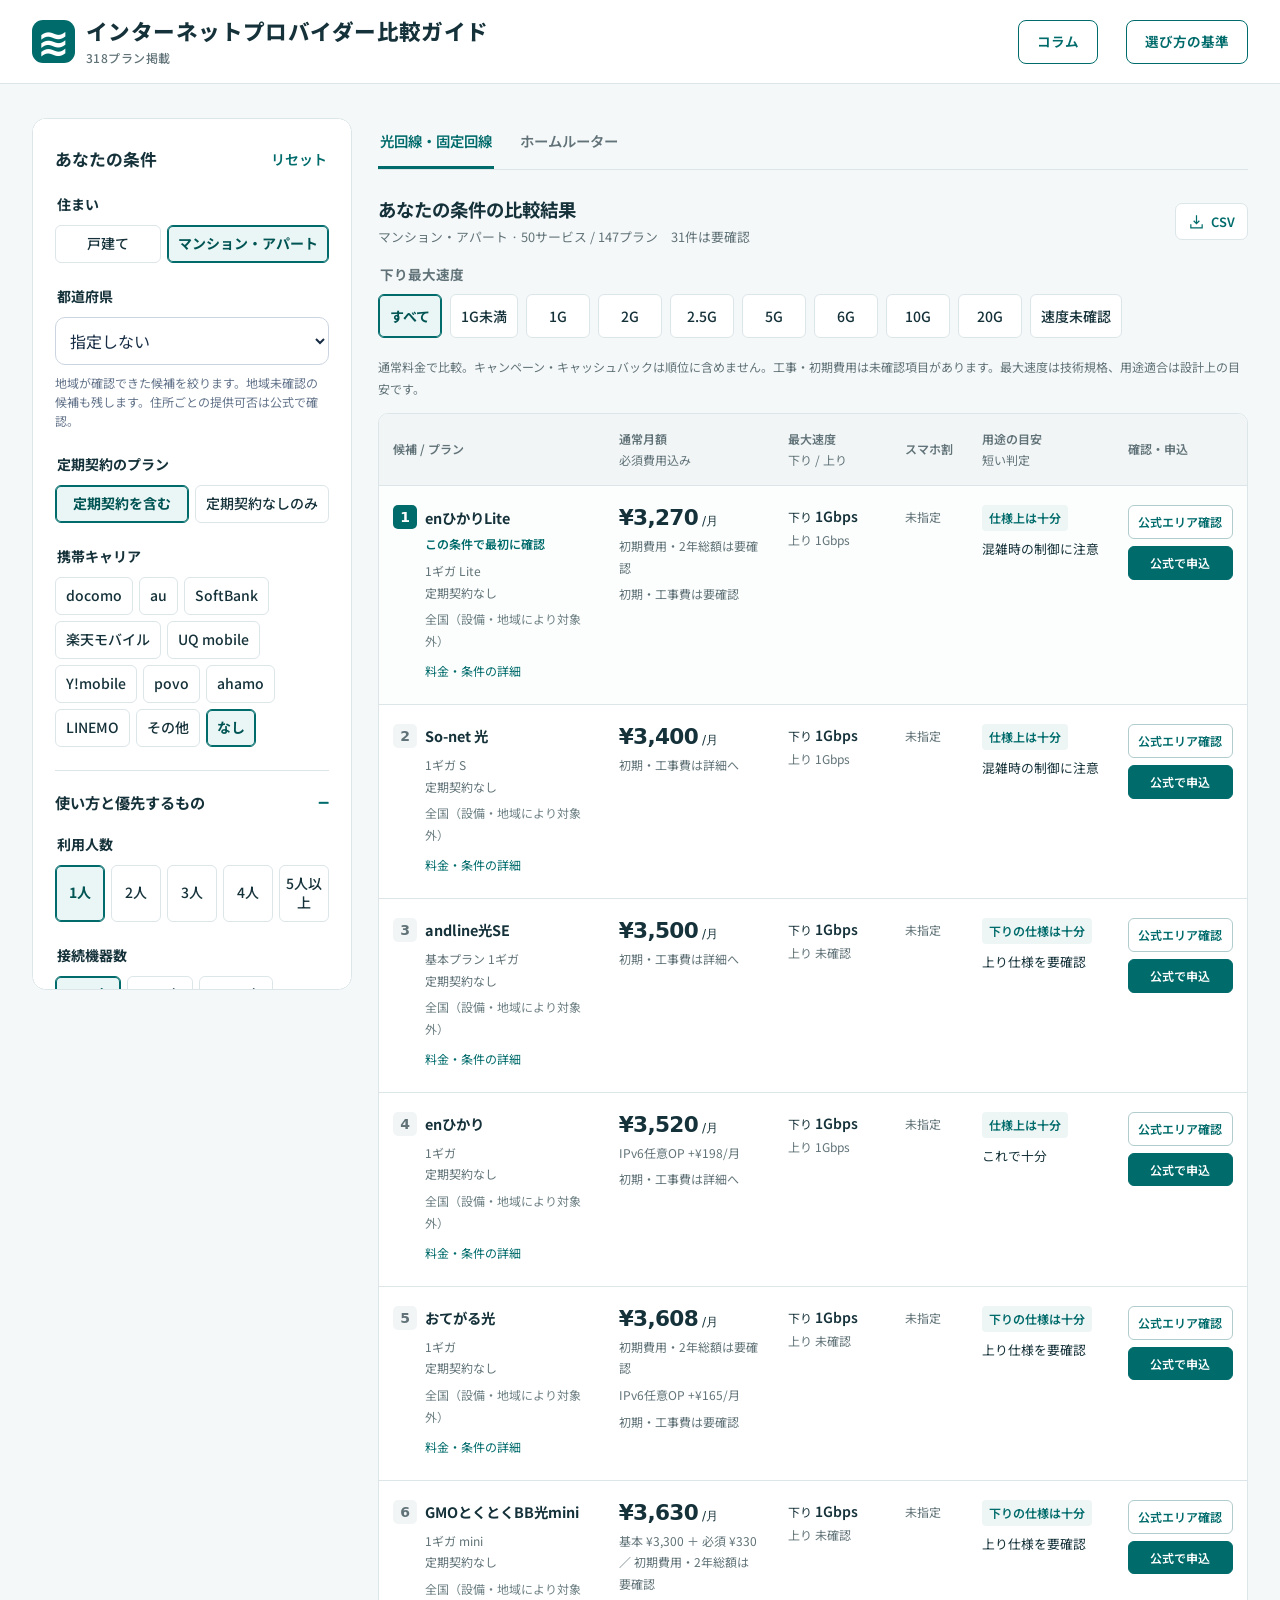
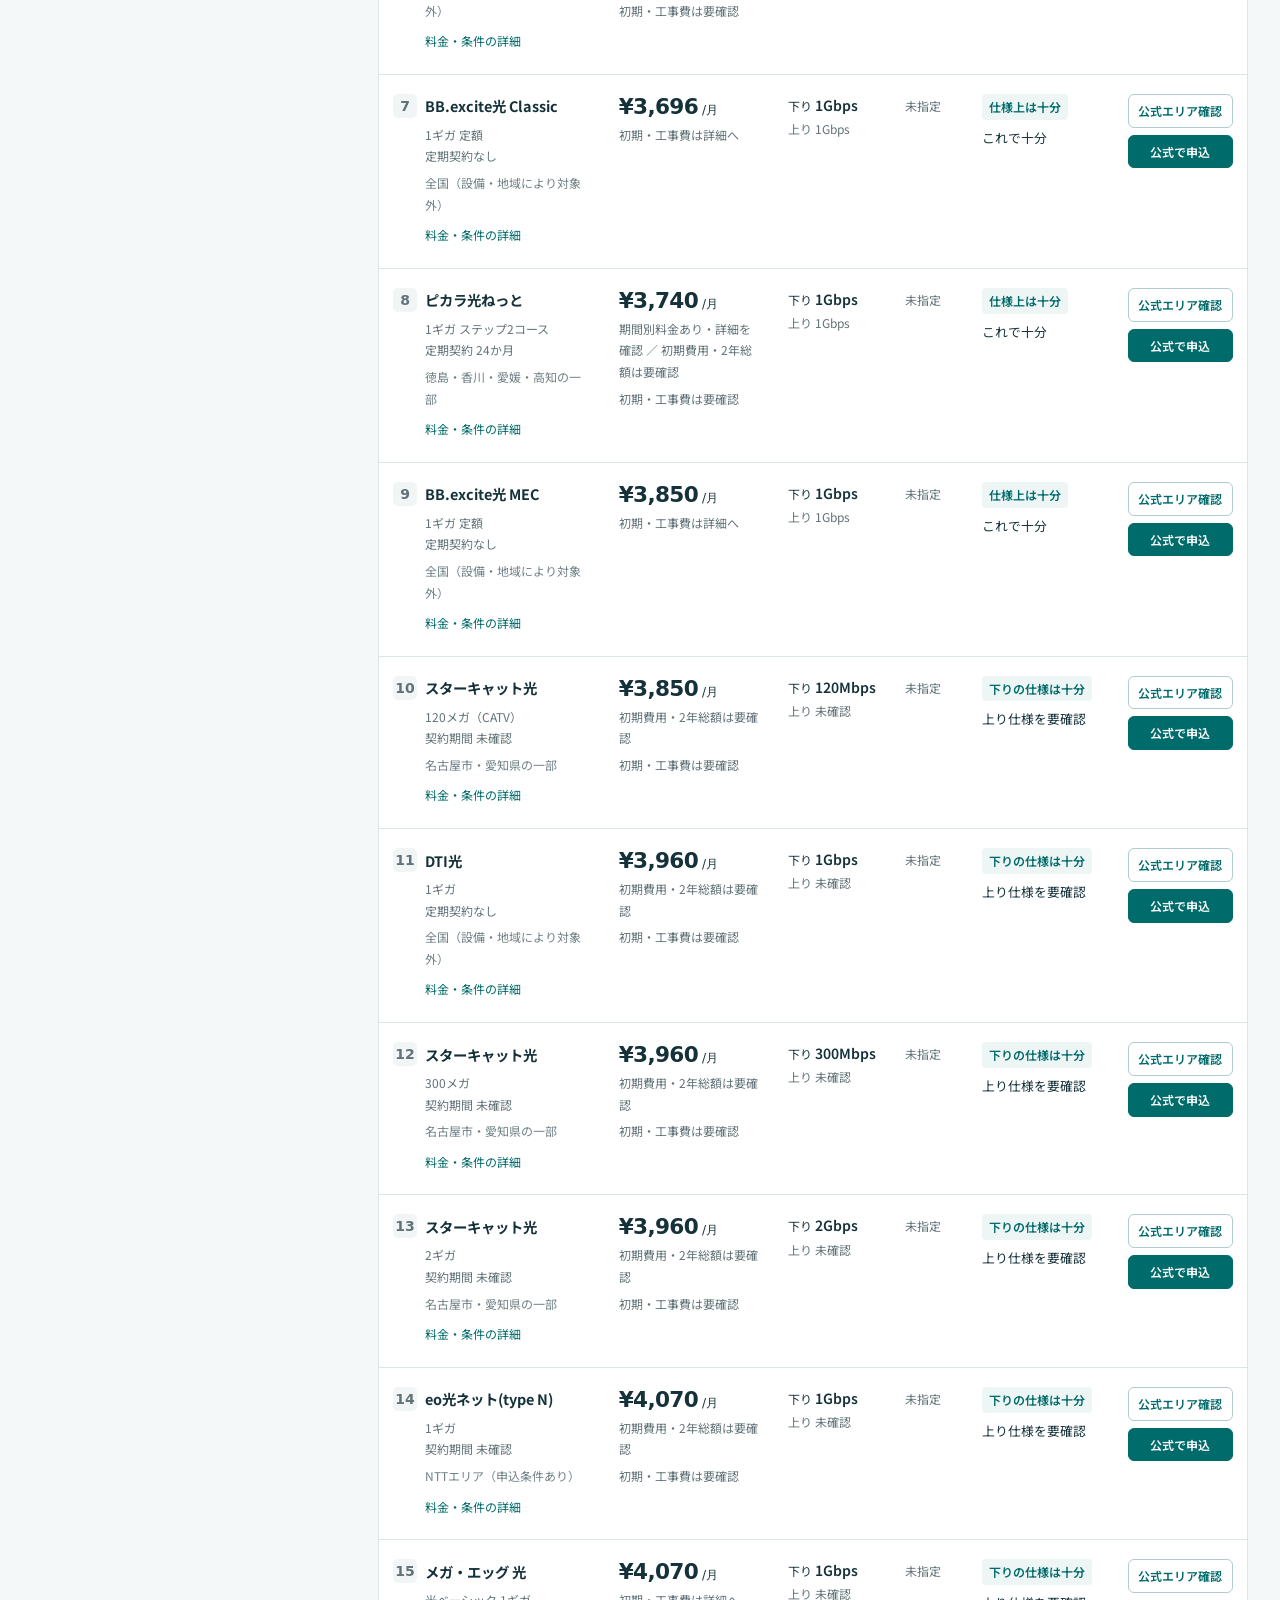
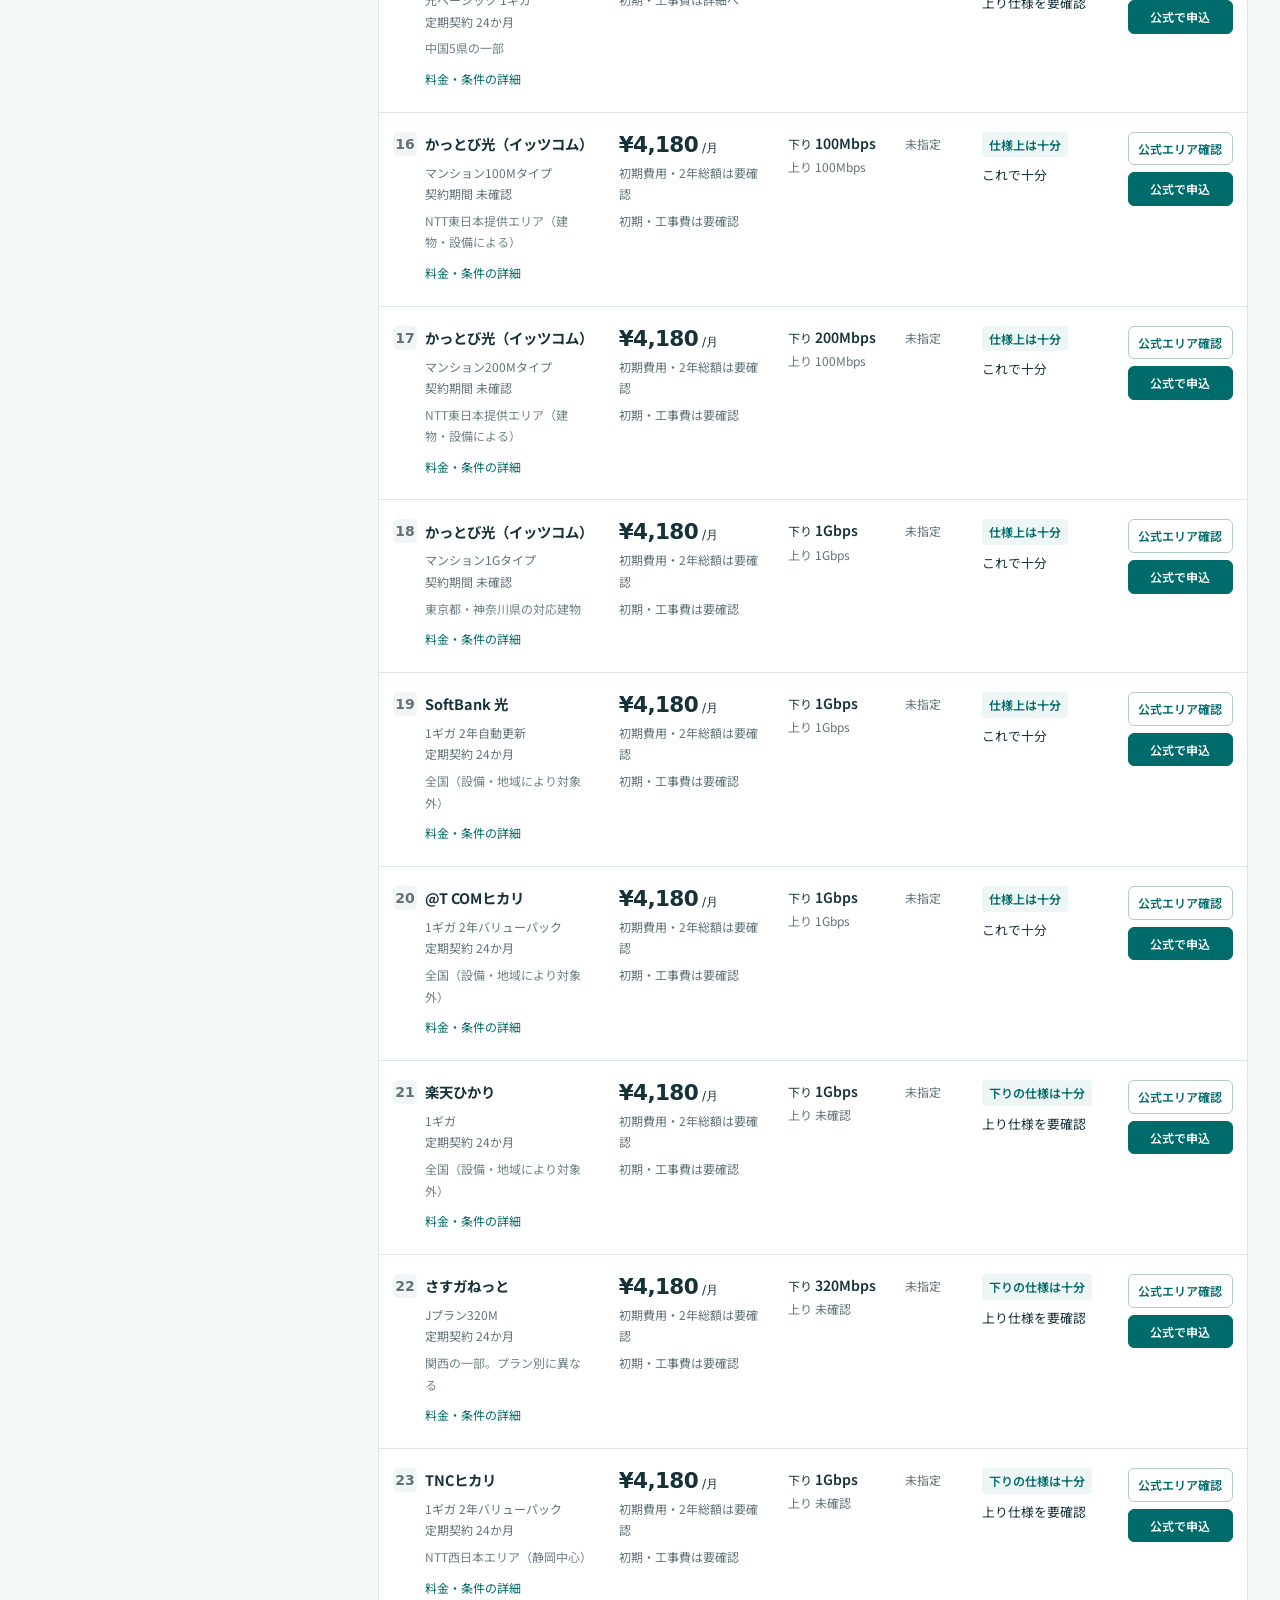
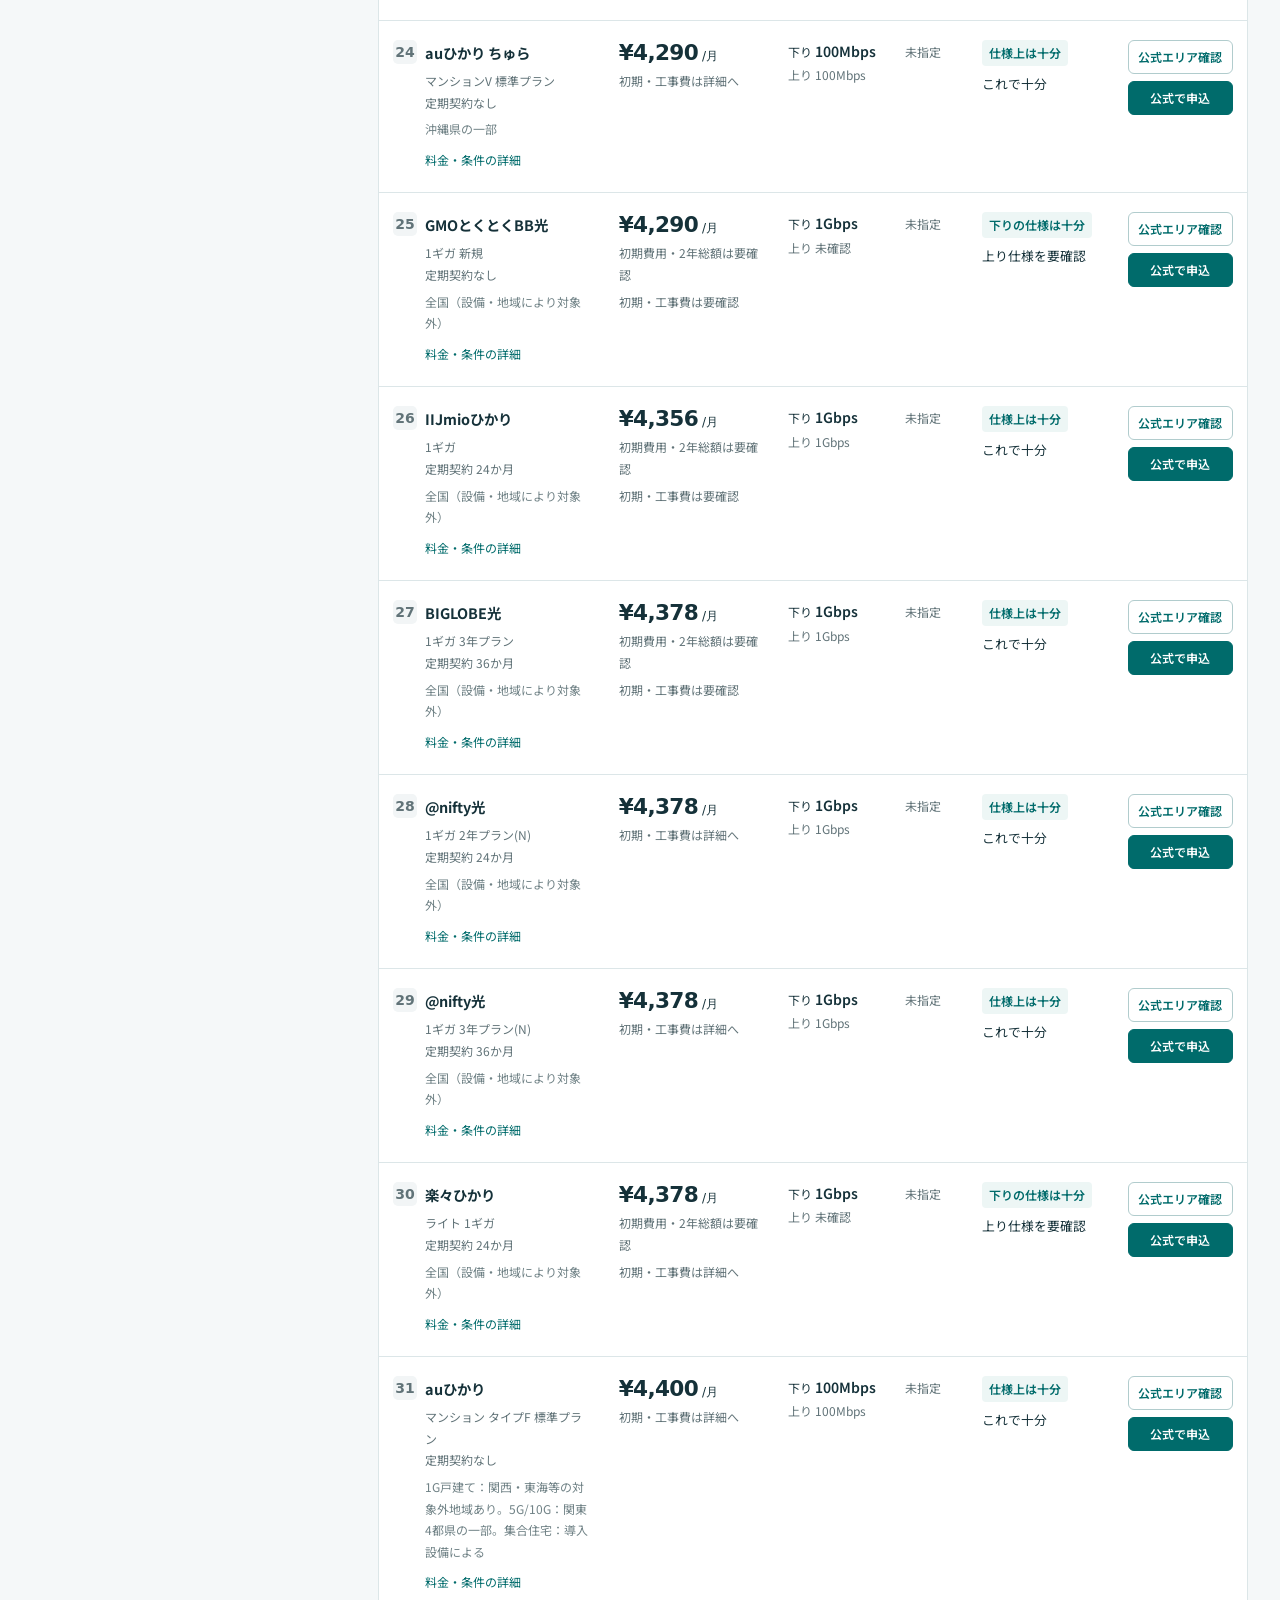
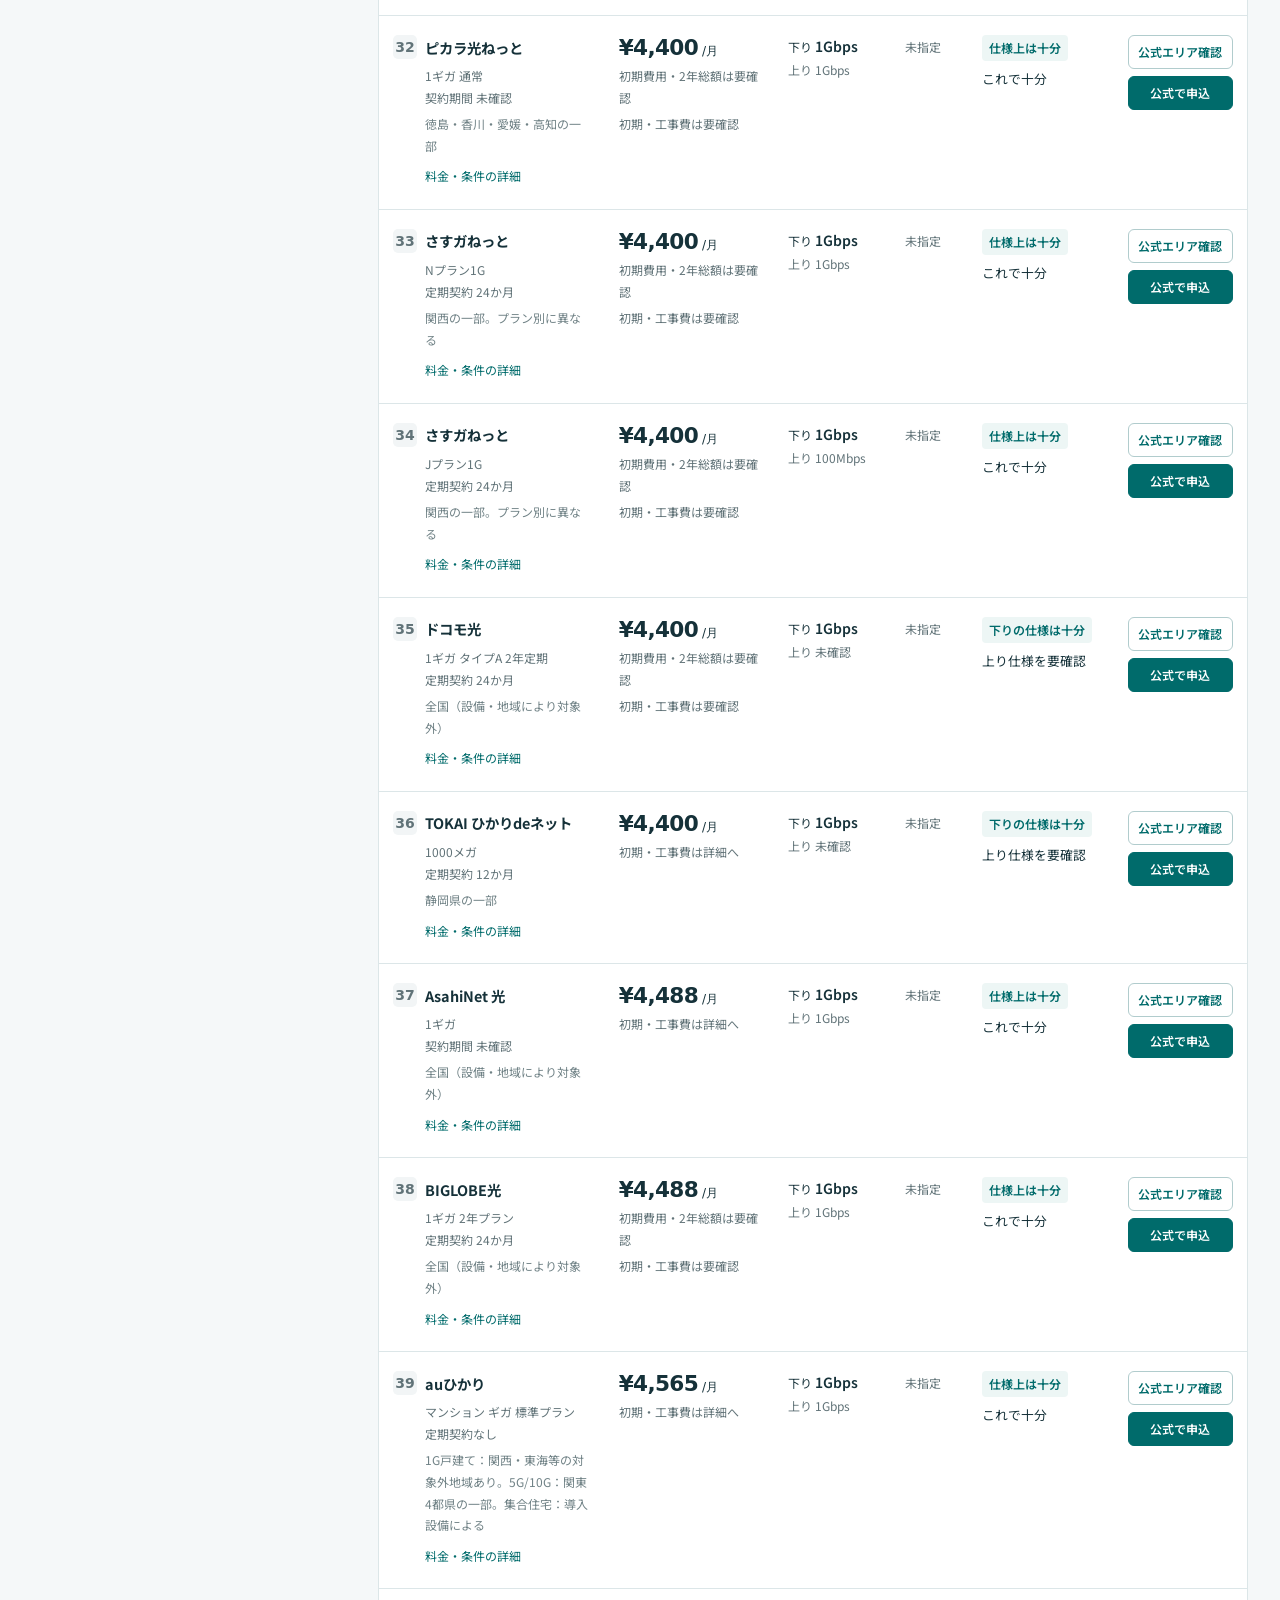
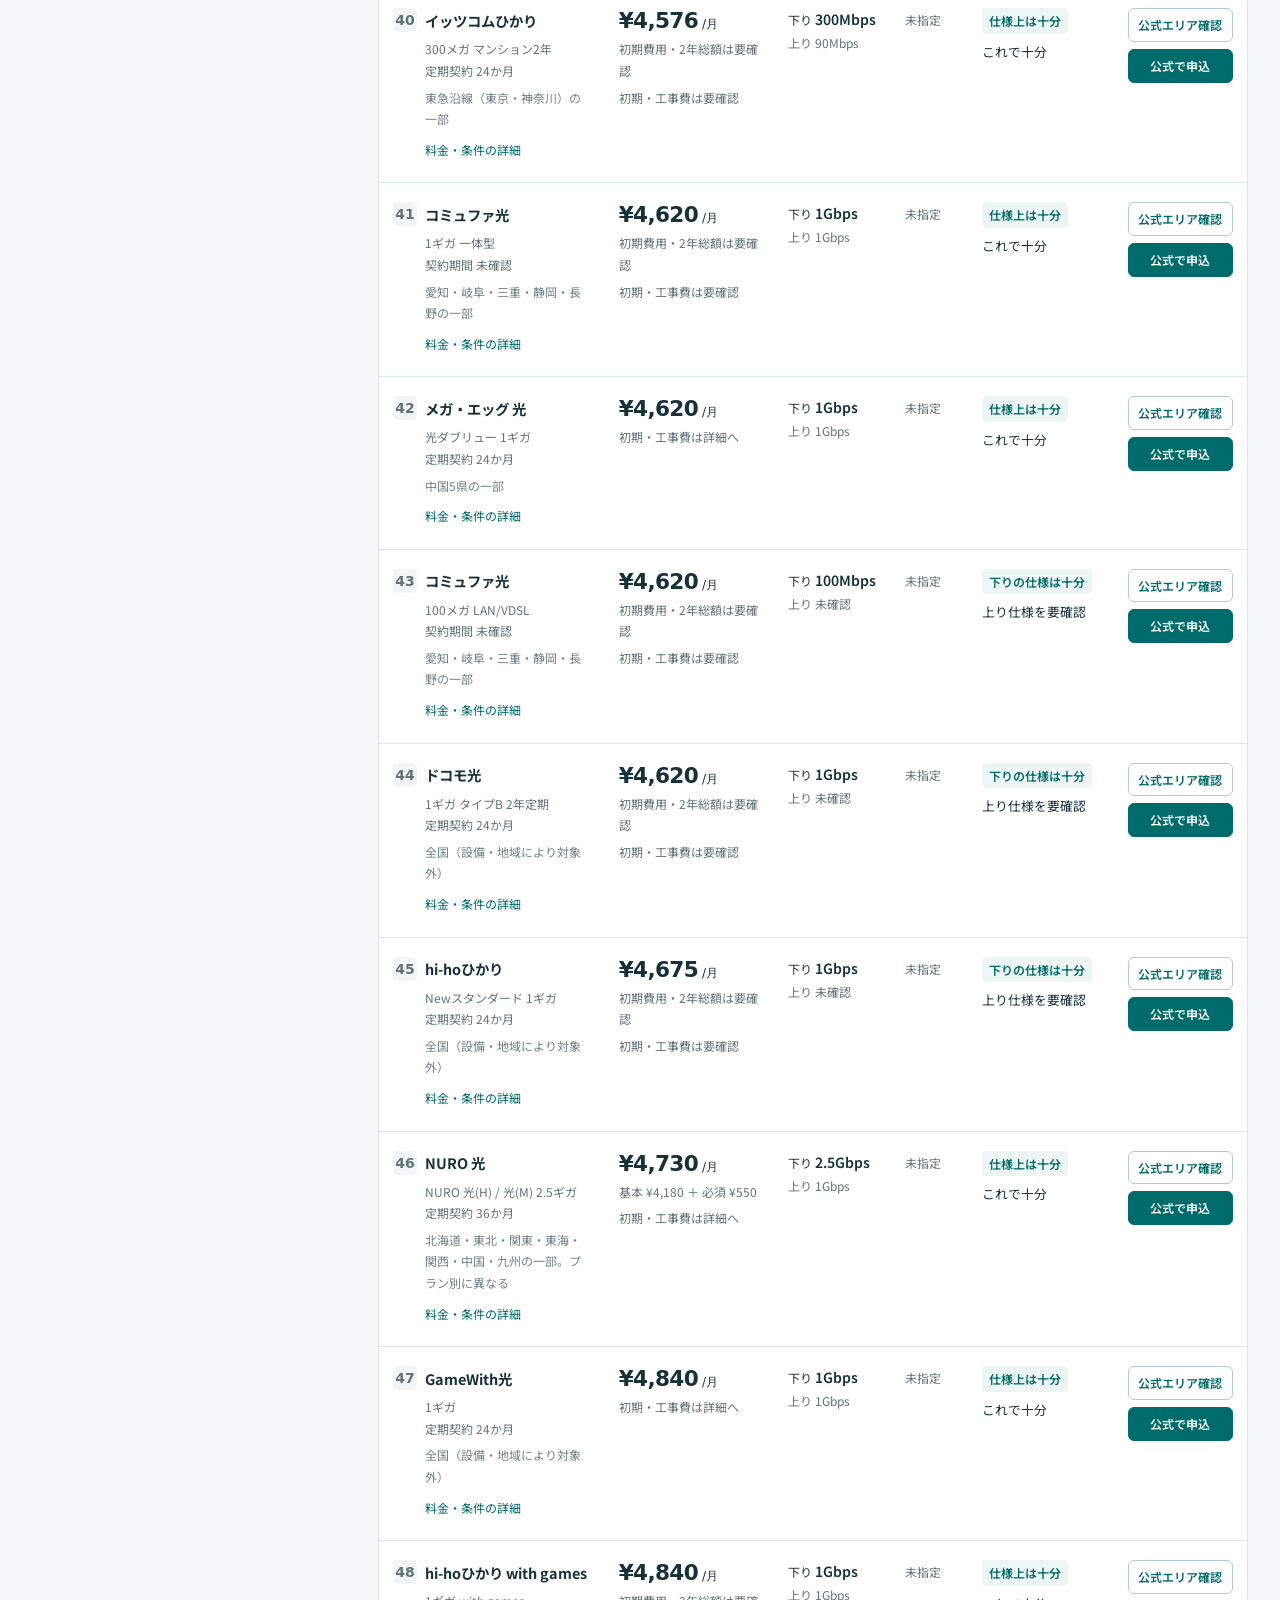
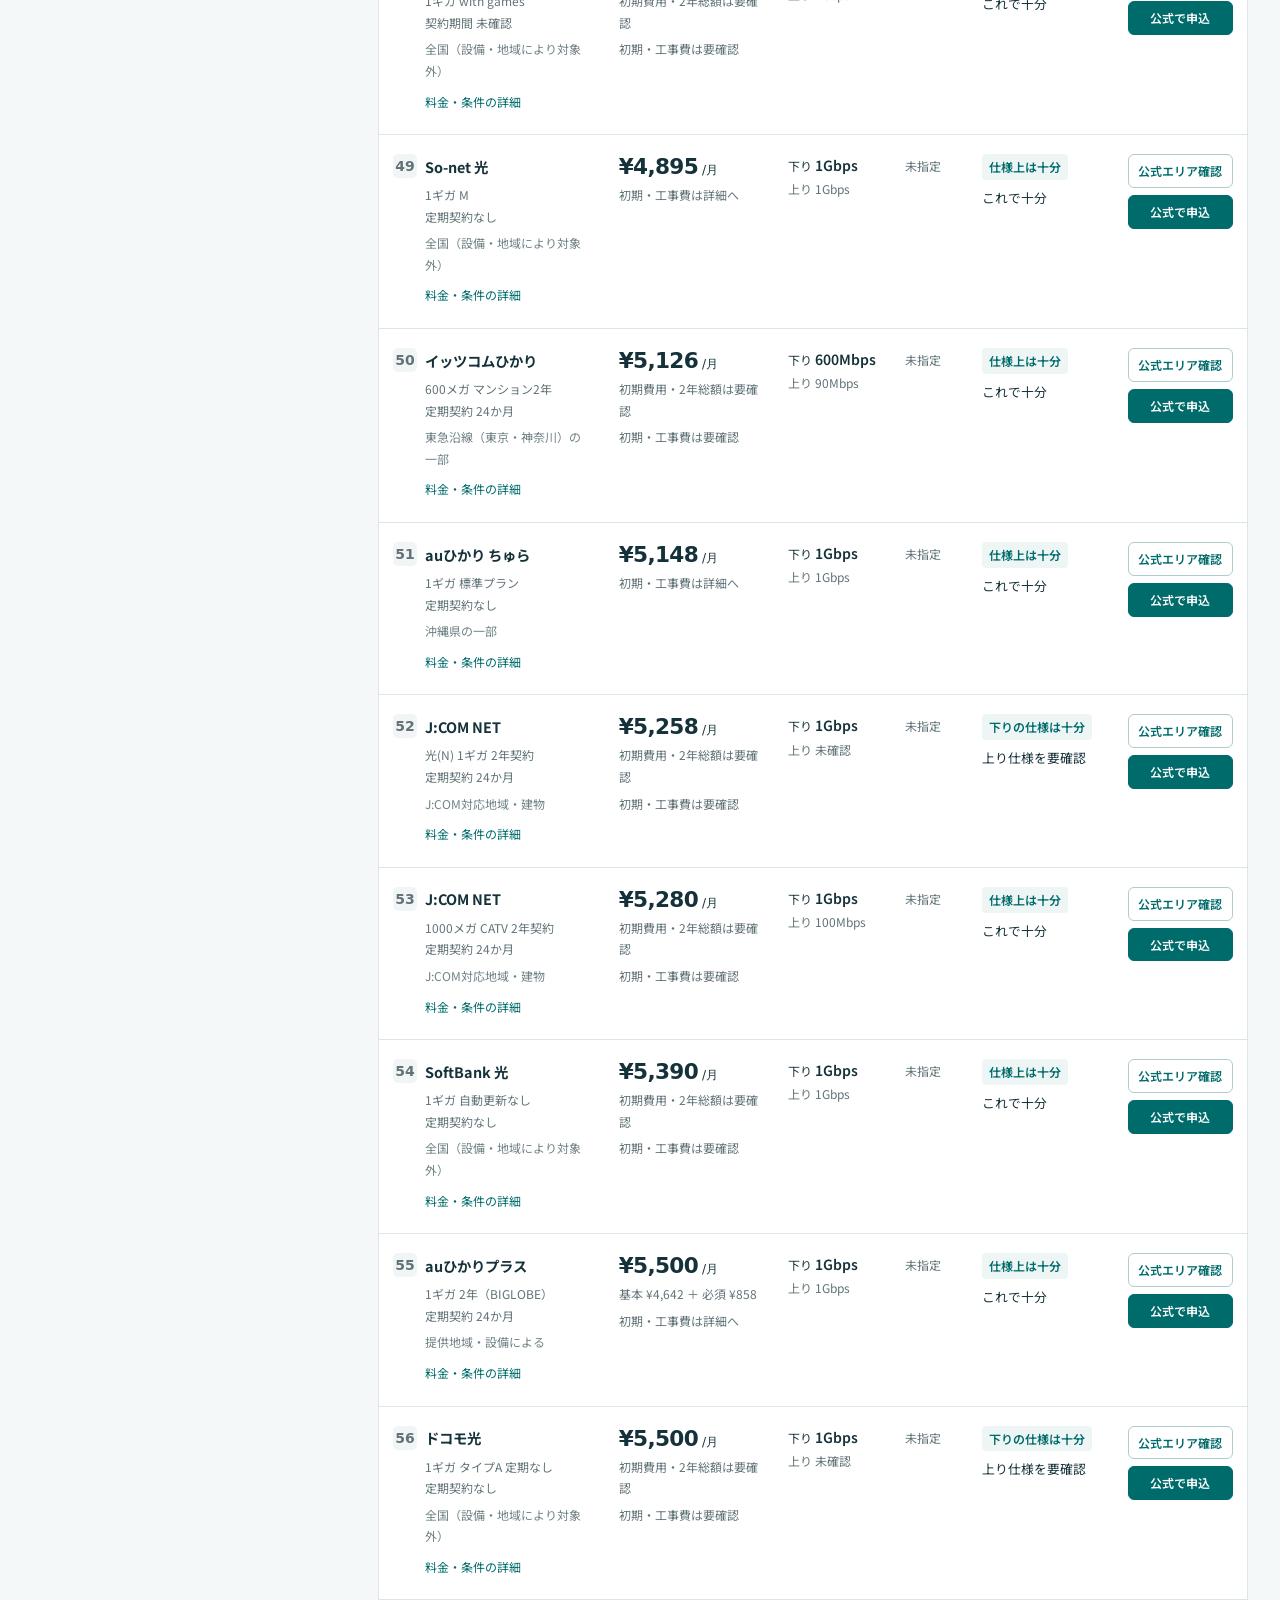
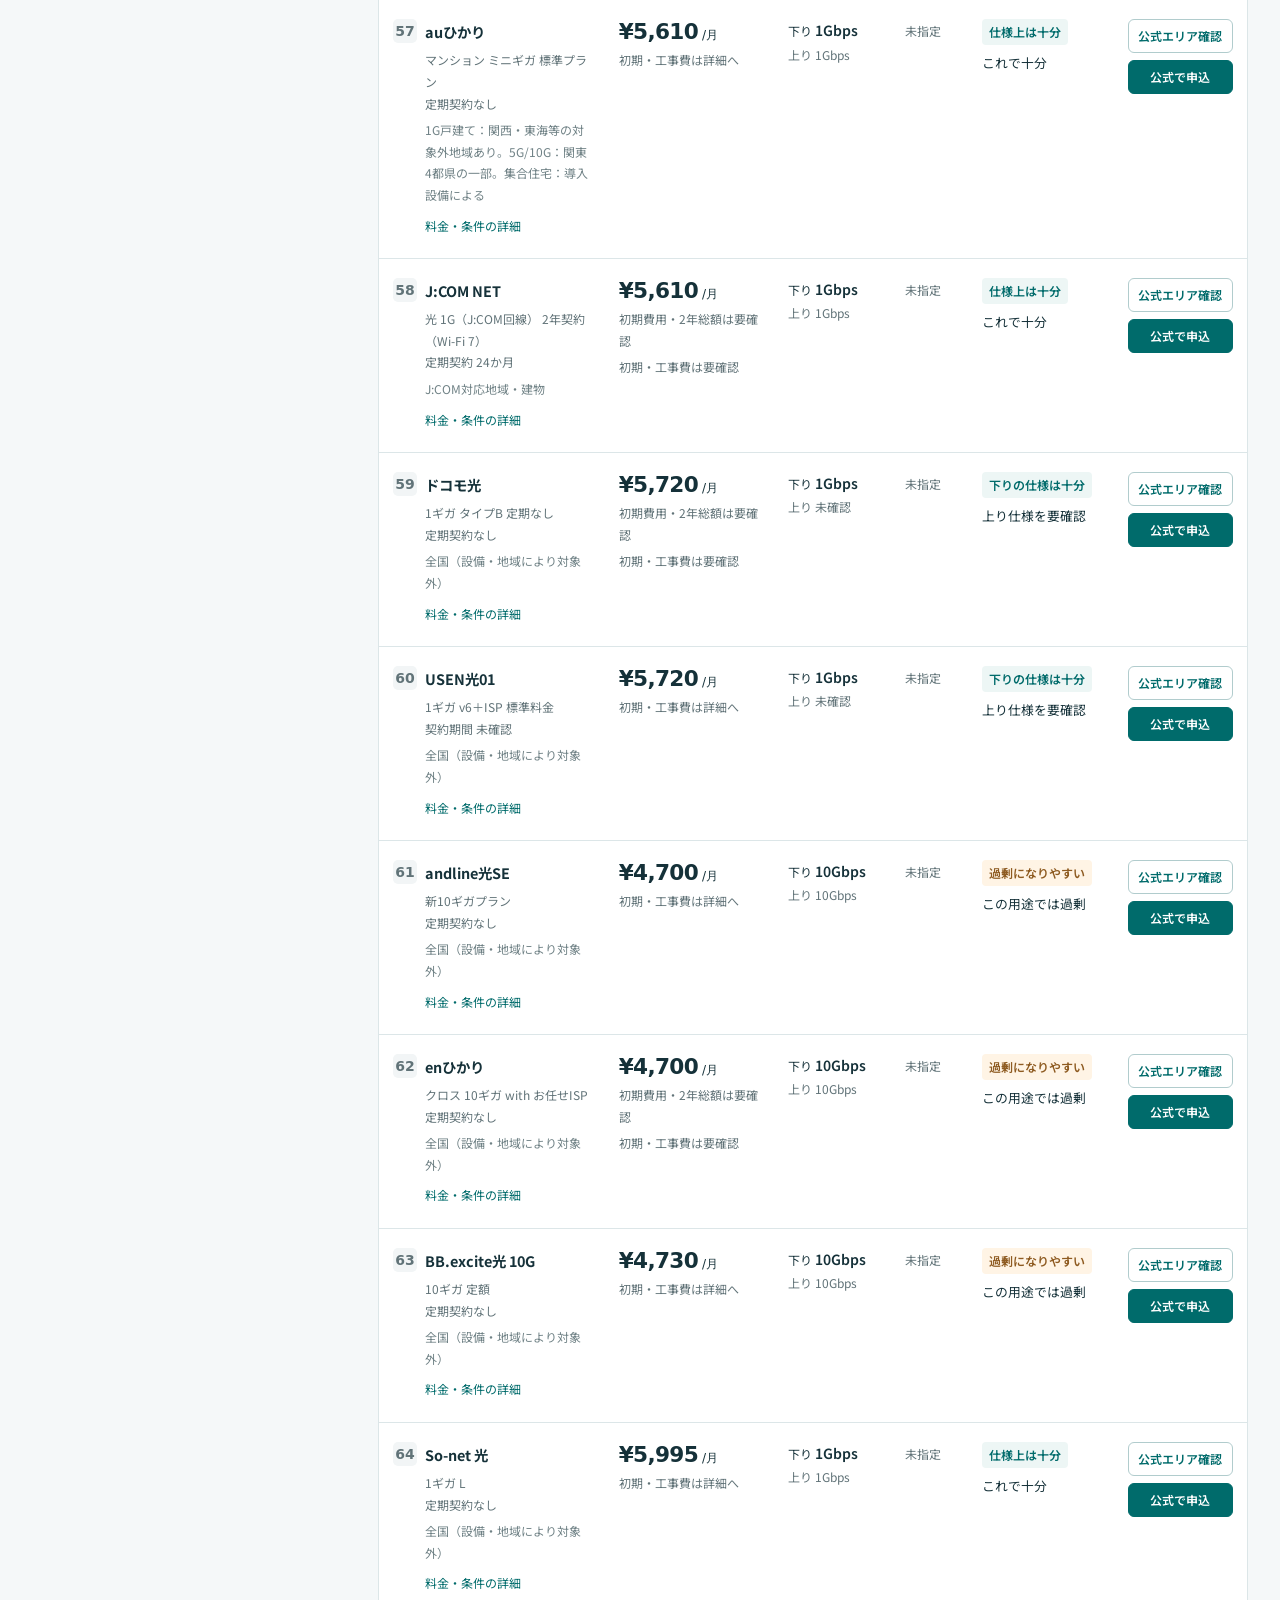
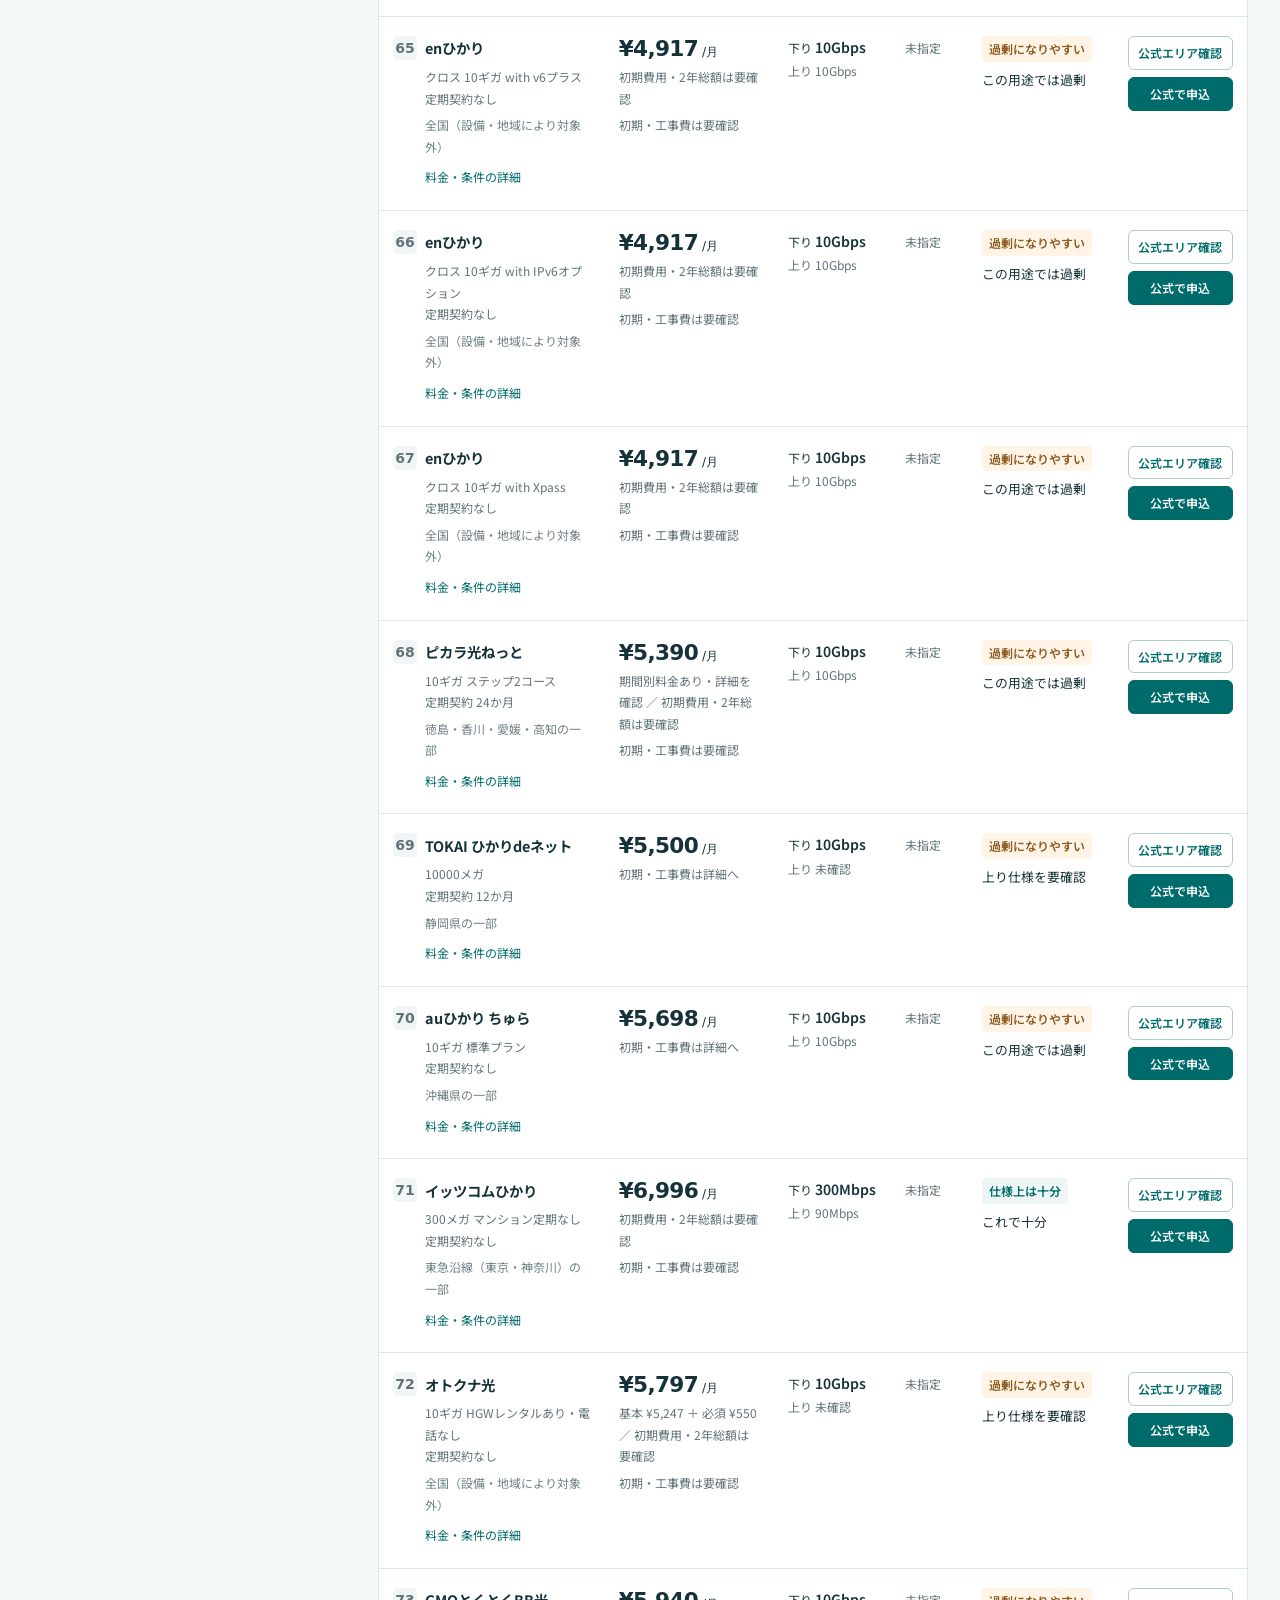
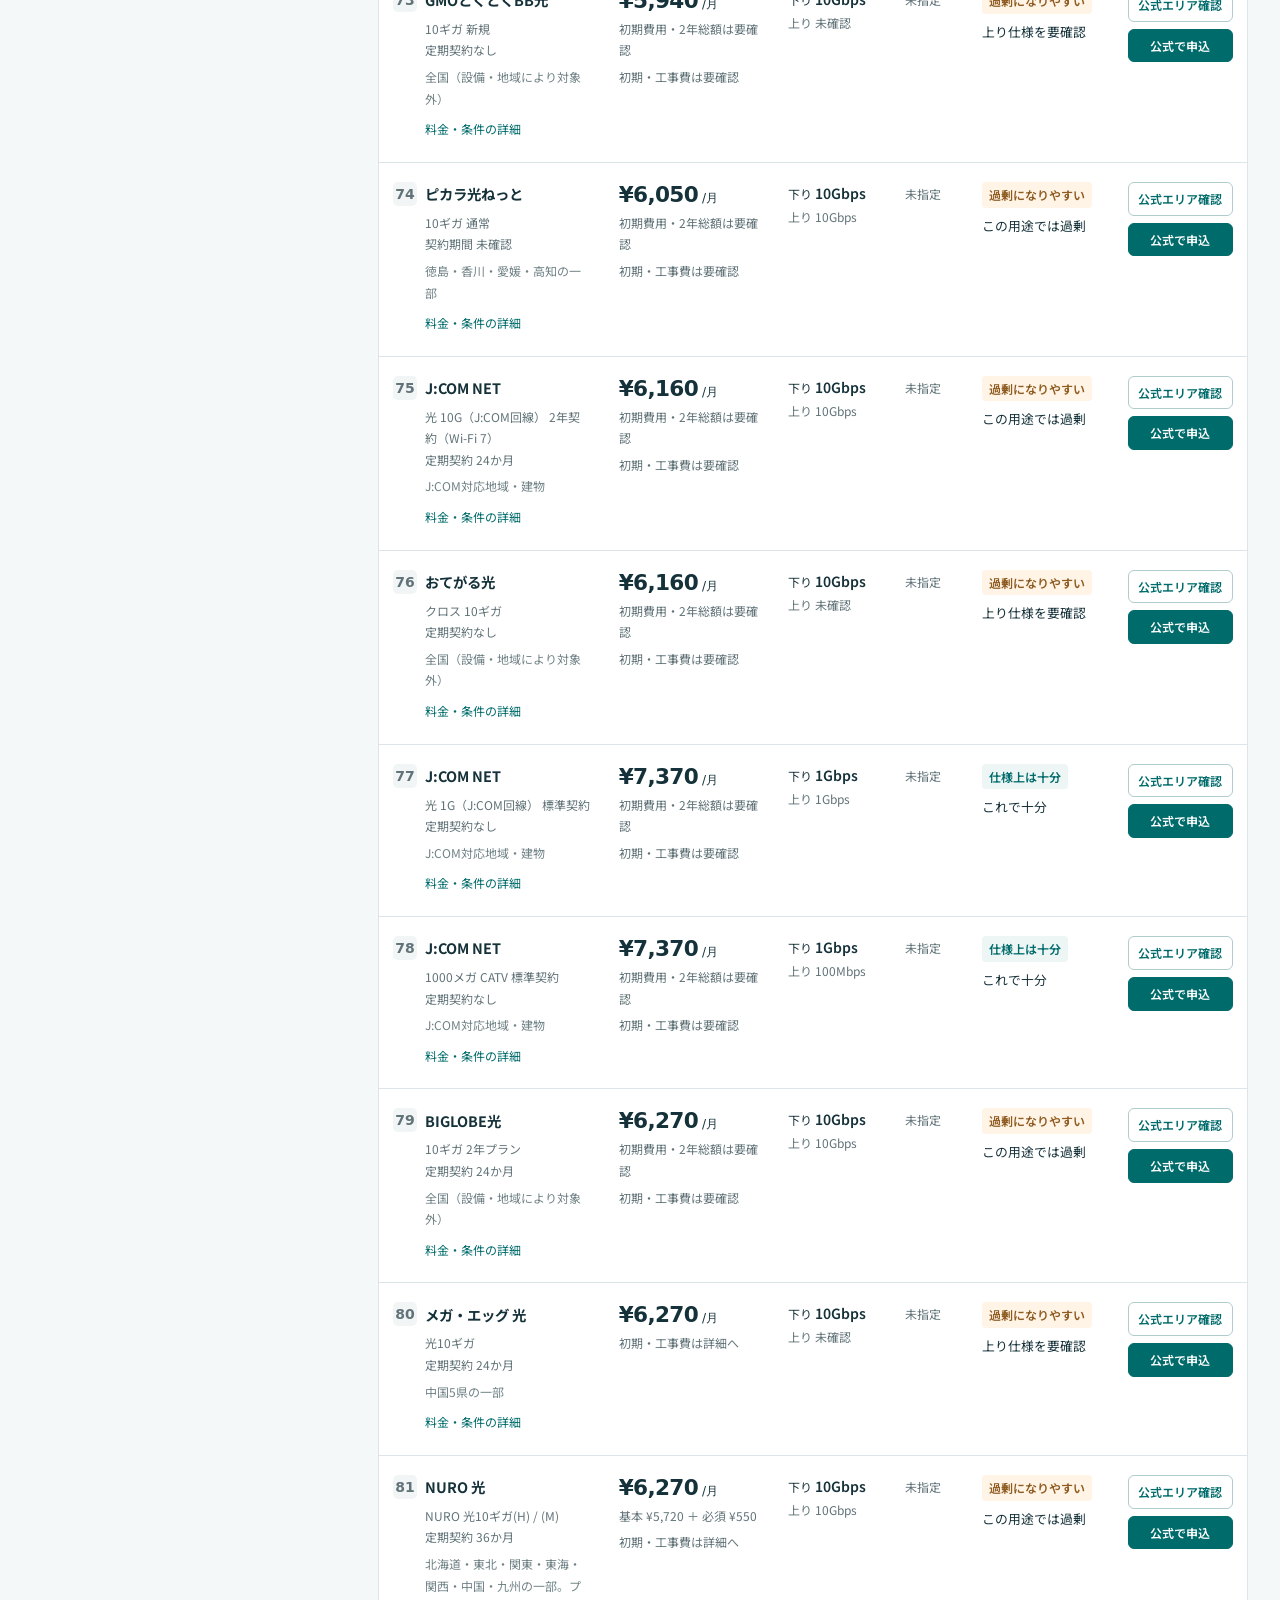
==== index.html @ 25a0ca03 "Publish internet provider comparison guide" ====
<!doctype html>
<html lang="ja">
<head>
  <meta charset="utf-8"><meta name="viewport" content="width=device-width,initial-scale=1">
  <title>インターネットプロバイダー比較ガイド｜暮らしから選ぶインターネット回線</title>
  <meta name="description" content="住所の入力なし。住まい・スマホ・使い方を選ぶと、通常料金と用途に合うインターネット回線をその場で比較できます。">
  <meta name="theme-color" content="#006b6b">
  <link rel="icon" href="data:image/svg+xml,%3Csvg xmlns='http://www.w3.org/2000/svg' viewBox='0 0 40 40'%3E%3Crect width='40' height='40' rx='10' fill='%23006b6b'/%3E%3Cpath d='M10 26h20M10 19h14M10 12h7' stroke='white' stroke-width='4' stroke-linecap='round'/%3E%3C/svg%3E">
  <link rel="stylesheet" href="styles.css?v=3e4ce10e3aac">
</head>
<body>
<a class="skip" href="#results">比較結果へ</a>
<header class="topbar"><div class="brand"><span class="brandmark" aria-hidden="true">≋</span><span>インターネットプロバイダー比較ガイド<span id="catalog-summary" class="brand-small">318プラン掲載</span></span></div><nav class="header-nav" aria-label="メイン"><a href="columns/index.html">コラム</a><button id="method-button" class="text-button">選び方の基準</button></nav></header>
<main>
  <div class="workspace">
    <aside class="filters" aria-label="生活条件">
      <div class="filter-top"><h2>あなたの条件</h2><button id="reset" class="text-button">リセット</button></div>
      <div id="basic-fields"></div>
      <details class="use-details" open><summary>使い方と優先するもの<span id="usage-summary"></span></summary><div id="usage-fields"></div></details>
      <details class="discount-details"><summary>スマホ割も試算する<span>任意</span></summary><p class="small">対象スマホプランと必要オプションを確認できる場合の上限試算です。人数から自動推定しません。</p><div id="discount-fields"></div></details>
      <p class="filter-note">条件はこの画面だけで使います。住所による提供可否は、各社公式で確認できます。</p>
    </aside>
    <section id="results" class="results" aria-label="回線の比較結果" tabindex="-1">
      <div class="tabbar" role="tablist" aria-label="回線の種類"><button id="fixed-tab" class="tab active" role="tab" aria-selected="true" aria-controls="comparison-panel">光回線・固定回線</button><button id="wireless-tab" class="tab" role="tab" aria-selected="false" aria-controls="comparison-panel">ホームルーター</button></div>
      <div id="comparison-panel" role="tabpanel" aria-labelledby="fixed-tab">
        <div id="recommendation" class="hidden" aria-live="polite"></div>
        <div class="result-toolbar"><div><h2 id="result-title">比較結果</h2><p id="count" aria-live="polite"></p></div><a class="download" href="data/plans.csv" download="インターネット回線.csv"><svg viewBox="0 0 24 24" width="17" height="17" fill="none" stroke="currentColor" stroke-width="1.7" aria-hidden="true"><path d="M12 3v12m-4-4 4 4 4-4M4 16v5h16v-5"/></svg>CSV</a></div>
        <fieldset id="speed-filter" class="field speed-filter"><legend>下り最大速度</legend><div id="speed-options" class="options"></div></fieldset>
        <div id="compare-note" class="compare-note">通常月額は税込。最大速度は技術規格の値で、実測速度ではありません。</div>
        <p class="scroll-hint">表は横にスクロールできます。サービス名を押すと詳細が開きます。</p>
        <div id="table-container" class="table-scroll" role="region" aria-label="比較表" tabindex="0"><table><caption class="sr-only">通常料金・最大速度・用途適合の比較</caption><thead><tr><th scope="col" class="service-col">候補 / プラン</th><th scope="col">通常月額<span>必須費用込み</span></th><th scope="col">最大速度<span>下り / 上り</span></th><th scope="col">スマホ割</th><th scope="col">用途の目安<span>短い判定</span></th><th scope="col">確認・申込</th></tr></thead><tbody id="ranked-body"></tbody></table></div>
        <div id="empty" class="empty hidden"></div>
        <details id="pending" class="pending"><summary><span>確認が必要な候補</span><span id="pending-count"></span></summary><div class="table-scroll"><table><caption class="sr-only">未確認の候補</caption><thead><tr><th scope="col">サービス / プラン</th><th scope="col">通常料金</th><th scope="col">確認が必要な点</th><th scope="col">公式確認</th></tr></thead><tbody id="pending-body"></tbody></table></div></details>
        <footer class="data-footer"><div><span class="footer-label">データの確認日</span><strong>2026.10.07</strong><span id="coverage"></span></div></footer>
      </div>
    </section>
  </div>

</main>
<dialog id="info-dialog" aria-labelledby="dialog-title"><div class="dialog-head"><h2 id="dialog-title">選び方の基準</h2><button id="close-dialog" aria-label="閉じる">×</button></div><div id="dialog-content"></div></dialog>
<noscript><p>条件による比較にはJavaScriptを有効にしてください。<a href="data/plans.csv">料金CSVをダウンロード</a>できます。</p></noscript>
<script type="module" src="app.mjs"></script>
</body></html>
---- styles.css ----
@import url('https://fonts.googleapis.com/css2?family=Noto+Sans+JP:wght@400;500;600;700;800&display=swap');
:root{color-scheme:light;--ink:#153139;--muted:#617378;--teal:#006b6b;--teal-dark:#005454;--line:#dce6e8;--pale:#eaf6f5;--bg:#f5f8f9;font-family:'Noto Sans JP',system-ui,sans-serif;font-size:16px;color:var(--ink);background:var(--bg)}
*{box-sizing:border-box}body{margin:0}button,a,input,summary{-webkit-tap-highlight-color:transparent}button{font:inherit;cursor:pointer}a{color:var(--teal);text-decoration:none}a:hover{text-decoration:underline}button:focus-visible,a:focus-visible,summary:focus-visible,[tabindex]:focus-visible{outline:3px solid #ecaa3c;outline-offset:3px}button{color:inherit}button:disabled{cursor:default}h1,h2,h3,p{margin:0}h2{font-size:1.05rem}svg{flex-shrink:0}.topbar{height:84px;display:flex;align-items:center;justify-content:space-between;padding:0 max(32px,calc((100vw - 1440px)/2));background:white;border-bottom:1px solid var(--line)}.brand{display:flex;align-items:center;gap:11px;font-size:1.35rem;font-weight:800;letter-spacing:.02em}.brandmark{font-size:2.4rem;line-height:1;display:grid;place-items:center;background:var(--teal);color:white;border-radius:11px;width:43px;height:43px;padding-bottom:5px}.brand-small{display:block;font-size:.75rem;color:var(--muted);font-weight:500;letter-spacing:.04em;margin-top:2px}.text-button{background:none;border:0;padding:8px 2px;color:var(--teal);font-size:.875rem;font-weight:600}.text-button:hover{text-decoration:underline}main{max-width:1504px;margin:0 auto;padding:34px 32px 40px}.page-title{display:flex;justify-content:space-between;align-items:end;margin-bottom:28px;gap:20px}.eyebrow{font-size:.75rem;font-weight:700;color:var(--teal);letter-spacing:.16em;margin-bottom:8px}h1{font-size:1.85rem;font-weight:700;letter-spacing:.02em;line-height:1.5}.page-title p:not(.eyebrow){color:var(--muted);margin-top:7px;font-size:.875rem}.privacy-note{display:flex;align-items:center;gap:7px;color:var(--muted);font-size:.8rem;padding-bottom:7px;white-space:nowrap}.workspace{display:grid;grid-template-columns:330px minmax(0,1fr);gap:26px;align-items:start}.filters{background:white;border:1px solid var(--line);border-radius:14px;padding:22px;max-height:calc(100vh - 28px);overflow-y:auto;position:sticky;top:14px;scrollbar-width:thin}.filter-top{display:flex;align-items:center;justify-content:space-between;margin-bottom:17px}.field{padding:0;margin:0 0 23px;border:0;min-width:0}.field legend{font-size:.875rem;font-weight:700;margin-bottom:10px;line-height:1.5}.options{display:flex;flex-wrap:wrap;gap:6px}.option{border:1px solid var(--line);background:white;border-radius:6px;padding:8px 10px;line-height:1.4;min-height:38px;font-size:.875rem;font-weight:500;transition:background .14s,border-color .14s}.option:hover{border-color:#70aaa8;background:#f2faf9}.option.selected{color:var(--teal-dark);border-color:var(--teal);background:var(--pale);box-shadow:inset 0 0 0 1px var(--teal);font-weight:700}.options.wide .option{flex:1;white-space:nowrap;justify-content:center}.options.numbers .option{flex:1;min-width:36px;padding:8px 4px}.use-details{border-top:1px solid var(--line);padding-top:17px}.use-details>summary,.discount-details>summary{font-size:.95rem;font-weight:700;list-style:none;cursor:pointer;display:flex;align-items:center;gap:8px;padding-bottom:18px;position:relative}.use-details>summary:after,.discount-details>summary:after{content:'＋';margin-left:auto;color:var(--teal);font-size:1.2rem}.use-details[open]>summary:after,.discount-details[open]>summary:after{content:'−'}.use-details summary span{display:none}.discount-details{border-top:1px solid var(--line);padding-top:17px}.discount-details summary span{font-size:.75rem;font-weight:400;color:var(--muted)}.small{font-size:.8rem;line-height:1.8;color:var(--muted);margin-bottom:15px}.filter-note{font-size:.75rem;line-height:1.85;color:var(--muted);margin-top:5px}.results{min-width:0}.tabbar{display:flex;gap:24px;border-bottom:1px solid var(--line);margin-bottom:20px}.tab{background:none;border:0;border-bottom:3px solid transparent;padding:12px 2px 15px;color:var(--muted);font-weight:600;font-size:.9rem}.tab.active{border-bottom-color:var(--teal);color:var(--teal)}.recommendation{border-radius:12px;background:var(--pale);border:1px solid #c8e4e1;padding:21px 24px;min-height:120px}.rec-label{display:flex;align-items:center;gap:6px;font-size:.75rem;color:var(--teal);font-weight:700;letter-spacing:.04em;margin-bottom:8px}.rec-title{font-size:1.35rem;line-height:1.5;font-weight:700}.rec-bottom{display:flex;gap:20px;align-items:center;justify-content:space-between;margin-top:10px}.rec-advice{font-size:.875rem;color:#2c6566;line-height:1.7}.rec-bandwidth{font-size:.75rem;white-space:nowrap;color:#2c6566}.rec-subnote{font-size:.75rem;line-height:1.7;color:var(--muted);margin-top:8px}.result-toolbar{display:flex;justify-content:space-between;align-items:center;margin:26px 0 10px}.result-toolbar h2{font-size:1.15rem}.result-toolbar p{font-size:.8rem;color:var(--muted);margin-top:5px}.download{display:flex;align-items:center;gap:6px;padding:8px 12px;border:1px solid var(--line);background:white;border-radius:7px;font-size:.8rem;font-weight:600}.compare-note{font-size:.75rem;color:var(--muted);line-height:1.8;margin:0 0 13px}.table-scroll{overflow-x:auto;border:1px solid var(--line);border-radius:10px;background:white;max-width:100%;scrollbar-width:thin}table{width:100%;border-collapse:collapse;min-width:820px;font-size:.875rem;line-height:1.65}th{text-align:left;padding:15px 14px;background:#f1f5f6;color:var(--muted);font-size:.75rem;font-weight:600;white-space:nowrap;border-bottom:1px solid var(--line)}th span{display:block;font-weight:400;font-size:.75rem;margin-top:2px}td{padding:19px 14px;border-bottom:1px solid var(--line);vertical-align:top}tbody tr:last-child td{border-bottom:0}.service-col{width:26%;min-width:215px}.name-line{display:flex;align-items:center;gap:8px}.rank-number{font-family:system-ui,sans-serif;font-size:.875rem;font-weight:700;background:#f2f5f6;border-radius:5px;min-width:24px;height:24px;text-align:center;line-height:24px;color:var(--muted)}.best .rank-number{background:var(--teal);color:white}.service-name{padding:0;background:none;border:0;text-align:left;font-weight:700;font-size:.9rem;line-height:1.6}.service-name:hover{color:var(--teal)}.plan{margin-top:6px;margin-left:32px;font-size:.75rem;color:var(--muted);line-height:1.8}.area{display:inline-block;margin-top:5px;font-size:.75rem;color:#708286}.fee{font:700 1.35rem system-ui,sans-serif;letter-spacing:-.03em;white-space:nowrap;color:var(--ink)}.fee small{font-size:.75rem;font-weight:400;letter-spacing:0}.fee-sub{font-size:.75rem;color:var(--muted);line-height:1.8;margin-top:5px;max-width:140px}.speed{white-space:nowrap;font-size:.875rem;font-weight:600}.secondary{color:var(--muted);font-size:.75rem;font-weight:400}.discount-tag{font-size:.75rem;border-radius:4px;color:var(--teal);background:#edf6f5;padding:3px 6px;display:inline-block;white-space:nowrap}.discount-unknown{font-size:.75rem;color:var(--muted)}.suitability{display:inline-flex;font-size:.75rem;font-weight:600;padding:3px 7px;background:#edf6f5;color:var(--teal);border-radius:4px}.suitability.caution{color:#8e5b21;background:#fff4e5}.verdict{display:block;white-space:nowrap;font-size:.8rem;margin-top:7px}.action-links{display:flex;flex-direction:column;gap:7px;min-width:92px}.area-link,.apply-link{font-size:.75rem;font-weight:600;text-align:center;padding:6px 9px;border-radius:6px;border:1px solid #b1cccd;white-space:nowrap;background:white}.area-link{color:var(--teal)}.apply-link{background:var(--teal);color:white;border-color:var(--teal)}.area-link:hover,.apply-link:hover{text-decoration:none;background:var(--teal-dark);color:white}.detail-link{font-size:.75rem;color:var(--teal);background:none;border:0;padding:3px 0;text-align:left;margin-top:6px}.best>td{background:#fcfefd}.best-label{font-size:.75rem;color:var(--teal);font-weight:600;margin-left:32px;margin-top:5px}.detail-row>td{background:#f8fbfb;padding:22px 24px}.detail-header{font-size:.95rem;font-weight:700;margin-bottom:12px}.detail-grid{display:grid;grid-template-columns:repeat(3,minmax(0,1fr));gap:13px 24px;margin:0}.detail-grid div{border-bottom:1px solid var(--line);padding-bottom:10px}.detail-grid dt{font-size:.75rem;color:var(--muted);margin-bottom:3px}.detail-grid dd{margin:0;font-size:.875rem;line-height:1.7}.detail-note{font-size:.75rem;color:var(--muted);line-height:1.9;margin-top:14px;max-width:900px}.detail-sources{display:flex;flex-wrap:wrap;gap:14px;font-size:.75rem;margin-top:12px}.pending{border:1px solid var(--line);border-radius:10px;background:white;margin-top:22px;overflow:hidden}.pending>summary{display:flex;justify-content:space-between;gap:20px;cursor:pointer;font-weight:600;font-size:.875rem;padding:18px 20px;list-style:none}.pending>summary:after{content:'＋';color:var(--teal)}.pending[open]>summary:after{content:'−'}.pending>summary span:nth-child(2){margin-left:auto;font-size:.8rem;color:var(--muted);font-weight:400}.pending>p{font-size:.8rem;line-height:1.8;padding:0 20px 16px;color:var(--muted)}.pending .table-scroll{border:0;border-radius:0}.pending table{min-width:700px}.data-footer{display:flex;justify-content:space-between;align-items:start;gap:20px;padding-top:24px;font-size:.75rem;color:var(--muted)}.data-footer>div{display:flex;flex-wrap:wrap;align-items:center;gap:9px}.data-footer strong{font-size:.8rem;color:var(--ink);font-weight:500}.data-footer #coverage{flex-basis:100%;line-height:1.8}.data-footer .text-button{padding:0;font-size:.75rem;white-space:nowrap}.footer-label{font-size:.75rem}.scroll-hint{display:none}.empty{border:1px dashed var(--line);background:white;border-radius:10px;padding:30px;color:var(--muted);font-size:.875rem;line-height:1.8}.hidden{display:none!important}.sr-only{position:absolute;width:1px;height:1px;padding:0;margin:-1px;overflow:hidden;clip:rect(0,0,0,0);white-space:nowrap;border:0}.skip{position:fixed;top:-100px;left:20px;background:white;padding:10px;z-index:10}.skip:focus{top:10px}dialog{border:0;border-radius:16px;padding:25px;max-width:680px;width:calc(100% - 32px);max-height:85vh;box-shadow:0 20px 90px #12383a33;color:var(--ink)}dialog::backdrop{background:#133c4055}.dialog-head{display:flex;justify-content:space-between;align-items:center;margin-bottom:20px}.dialog-head h2{font-size:1.2rem}.dialog-head button{background:#f0f5f5;border:0;border-radius:50%;height:34px;width:34px;font-size:1.5rem;line-height:1}#dialog-content{font-size:.9rem;line-height:1.95}#dialog-content h3{font-size:1rem;margin:18px 0 8px}#dialog-content p{margin-bottom:12px}#dialog-content ul{padding-left:21px}#dialog-content a{overflow-wrap:anywhere}#dialog-content table{min-width:0;font-size:.8rem;margin-bottom:16px}#dialog-content td{padding:9px}#dialog-content .tag{display:inline-block;background:var(--pale);padding:5px 10px;border-radius:6px;font-weight:600;color:var(--teal);margin-bottom:14px}.loading{color:var(--muted);font-size:.875rem}.error{color:#984423}.error button{padding:9px 14px;border:1px solid #be998d;border-radius:6px;background:white;margin-top:10px}
@media(min-width:1250px){table{min-width:0}.service-col{min-width:200px}.workspace{grid-template-columns:320px minmax(0,1fr)}}
@media(max-width:1050px){.workspace{grid-template-columns:290px minmax(0,1fr);gap:18px}.filters{padding:18px}.page-title h1{font-size:1.6rem}.rec-bottom{display:block}.rec-bandwidth{margin-top:8px}.privacy-note{font-size:.75rem}.scroll-hint{display:block;font-size:.75rem;color:var(--muted);margin-bottom:9px}}
@media(max-width:760px){.topbar{height:68px;padding:0 18px}.brand{font-size:1.15rem}.brandmark{width:35px;height:35px;border-radius:9px;font-size:2rem}.brand-small{font-size:.75rem}.topbar>.text-button{font-size:.75rem}main{padding:22px 14px 32px}.page-title{display:block;margin-bottom:20px}.eyebrow{font-size:.75rem;margin-bottom:4px}h1,.page-title h1{font-size:1.3rem;line-height:1.55;letter-spacing:0}.page-title p:not(.eyebrow){font-size:.8rem;margin-top:6px}.privacy-note{font-size:.75rem;margin-top:12px;padding:0}.workspace{display:block}.filters{position:static;max-height:none;padding:17px;border-radius:11px;margin-bottom:22px;overflow:visible}.filter-top{margin-bottom:17px}.field{margin-bottom:19px}.field legend{font-size:.875rem}.option{font-size:.875rem;padding:9px 11px;min-height:40px}.options{gap:7px}.use-details>summary{font-size:.875rem;padding-bottom:7px}.use-details[open]>summary{padding-bottom:17px}.use-details>summary span{display:none}.use-details:not([open])>summary span{display:block;font-weight:400;font-size:.75rem;color:var(--muted);max-width:125px}.filter-note{margin-top:16px}.discount-details{margin-top:13px;padding-top:13px}.discount-details>summary{padding-bottom:3px;font-size:.8rem}.discount-details[open]>summary{padding-bottom:15px}.tabbar{gap:24px;margin-bottom:16px}.tab{font-size:.875rem;padding:10px 0 12px}.recommendation{padding:17px 18px;min-height:110px}.rec-title{font-size:1.15rem}.rec-advice{font-size:.8rem}.rec-bandwidth{font-size:.75rem;white-space:normal}.rec-subnote{font-size:.75rem}.result-toolbar{margin-top:22px}.result-toolbar h2{font-size:1.05rem}.result-toolbar p{font-size:.75rem;line-height:1.7}.compare-note{font-size:.75rem}.table-scroll{border-radius:9px}table{min-width:800px}th{padding:12px 12px}td{padding:17px 12px}.service-col{width:200px;min-width:200px}#table-container th:first-child,#table-container tr:not(.detail-row)>td:first-child{position:sticky;left:0;z-index:1;background:white;box-shadow:2px 0 4px #193b3d09}#table-container th:first-child{background:#f1f5f6;z-index:2}#table-container .best>td:first-child{background:#fcfefd}.service-name{font-size:.875rem}.fee{font-size:1.25rem}.detail-grid{grid-template-columns:repeat(2,minmax(0,1fr))}.detail-row>td{padding:18px}.detail-grid dd{font-size:.8rem}.data-footer{padding-top:20px;gap:10px}.pending>summary{padding:16px;font-size:.8rem}.pending>p{padding:0 16px 14px}.scroll-hint{font-size:.75rem}.data-footer>div{gap:5px 8px}.download{font-size:.75rem}dialog{padding:20px}#dialog-content{font-size:.875rem}}
@media(prefers-reduced-motion:reduce){*{transition:none!important;scroll-behavior:auto!important}}

#prefecture{width:100%;min-height:44px;font:inherit;font-size:16px;border:1px solid #cbd5e1;border-radius:10px;background:white;padding:10px;color:#172d45}.field-note{font-size:12px;line-height:1.6;color:#64748b;margin:8px 0 0}.speed small{font-size:12px;font-weight:400}

/* Long site name and explicit catalogue counts */
.topbar{height:auto;min-height:84px;gap:12px;padding-top:14px;padding-bottom:14px}.brand{min-width:0}.brand>span:last-child{overflow-wrap:anywhere}.brand-small{line-height:1.7}.topbar>.text-button{flex-shrink:0}@media(max-width:760px){.brand{font-size:1rem}.brand-small{display:block;font-size:.65rem}.brandmark{width:32px;height:32px;flex-shrink:0}.topbar{align-items:flex-start}.topbar>.text-button{font-size:.7rem}}

.columns{margin:32px auto 0;max-width:960px;padding:24px;background:white;border:1px solid var(--line);border-radius:14px}.columns-lead{font-size:.85rem;color:var(--muted);margin:8px 0 18px}.column{border-top:1px solid var(--line)}.column summary{cursor:pointer;padding:18px 0;font-weight:650;line-height:1.6}.column-body{padding:0 0 18px;font-size:.9rem;line-height:1.9}.column-body p+p{margin-top:12px}.column-source{font-size:.75rem;line-height:1.7;color:var(--muted)}@media(max-width:760px){.columns{padding:18px;margin-top:24px}.column summary{font-size:.9rem}}

.header-nav{display:flex;align-items:center;gap:18px;flex-shrink:0;font-size:.85rem}.article-main{max-width:800px;margin:36px auto;padding:30px;background:white;border:1px solid var(--line);border-radius:14px}.article-main h1{font-size:1.8rem;line-height:1.55;margin:12px 0}.breadcrumb,.article-date{font-size:.75rem;color:var(--muted);margin-bottom:22px}.article-body{font-size:1rem;line-height:2}.article-body p+p{margin-top:22px}.article-actions{border-top:1px solid var(--line);margin-top:32px;padding-top:22px;display:flex;gap:20px;flex-wrap:wrap}.article-list{list-style:none;padding:0;margin:20px 0}.article-list li{border-top:1px solid var(--line)}.article-list a{display:block;padding:22px 0}.article-list p{color:var(--muted);font-size:.9rem;line-height:1.8;margin:10px 0}.article-list span{font-size:.8rem}@media(max-width:760px){.header-nav{gap:10px;font-size:.75rem}.article-main{margin:18px 12px;padding:20px}.article-main h1{font-size:1.35rem}.article-body{font-size:.95rem}.topbar{flex-wrap:wrap}.header-nav{margin-left:auto}}

/* Separate header actions into clearly outlined buttons. */
.topbar .header-nav{gap:28px}
.topbar .header-nav>a,.topbar .header-nav>button{display:inline-flex;align-items:center;justify-content:center;min-height:44px;padding:10px 18px;border:1px solid var(--teal);border-radius:8px;background:white;color:var(--teal);font-size:.85rem;font-weight:650;line-height:1.4;white-space:nowrap;text-decoration:none}
.topbar .header-nav>a:hover,.topbar .header-nav>button:hover{background:#edf7f7;text-decoration:none}
@media(max-width:760px){.topbar .header-nav{gap:18px;flex-wrap:wrap}.topbar .header-nav>a,.topbar .header-nav>button{padding:10px 14px;font-size:.75rem}}

.speed-filter{margin:18px 0}.speed-filter legend{font-size:.85rem;color:var(--muted);margin-bottom:10px}.speed-filter .options{display:flex;flex-wrap:wrap;gap:8px}.speed-filter .option{min-width:64px;min-height:44px}
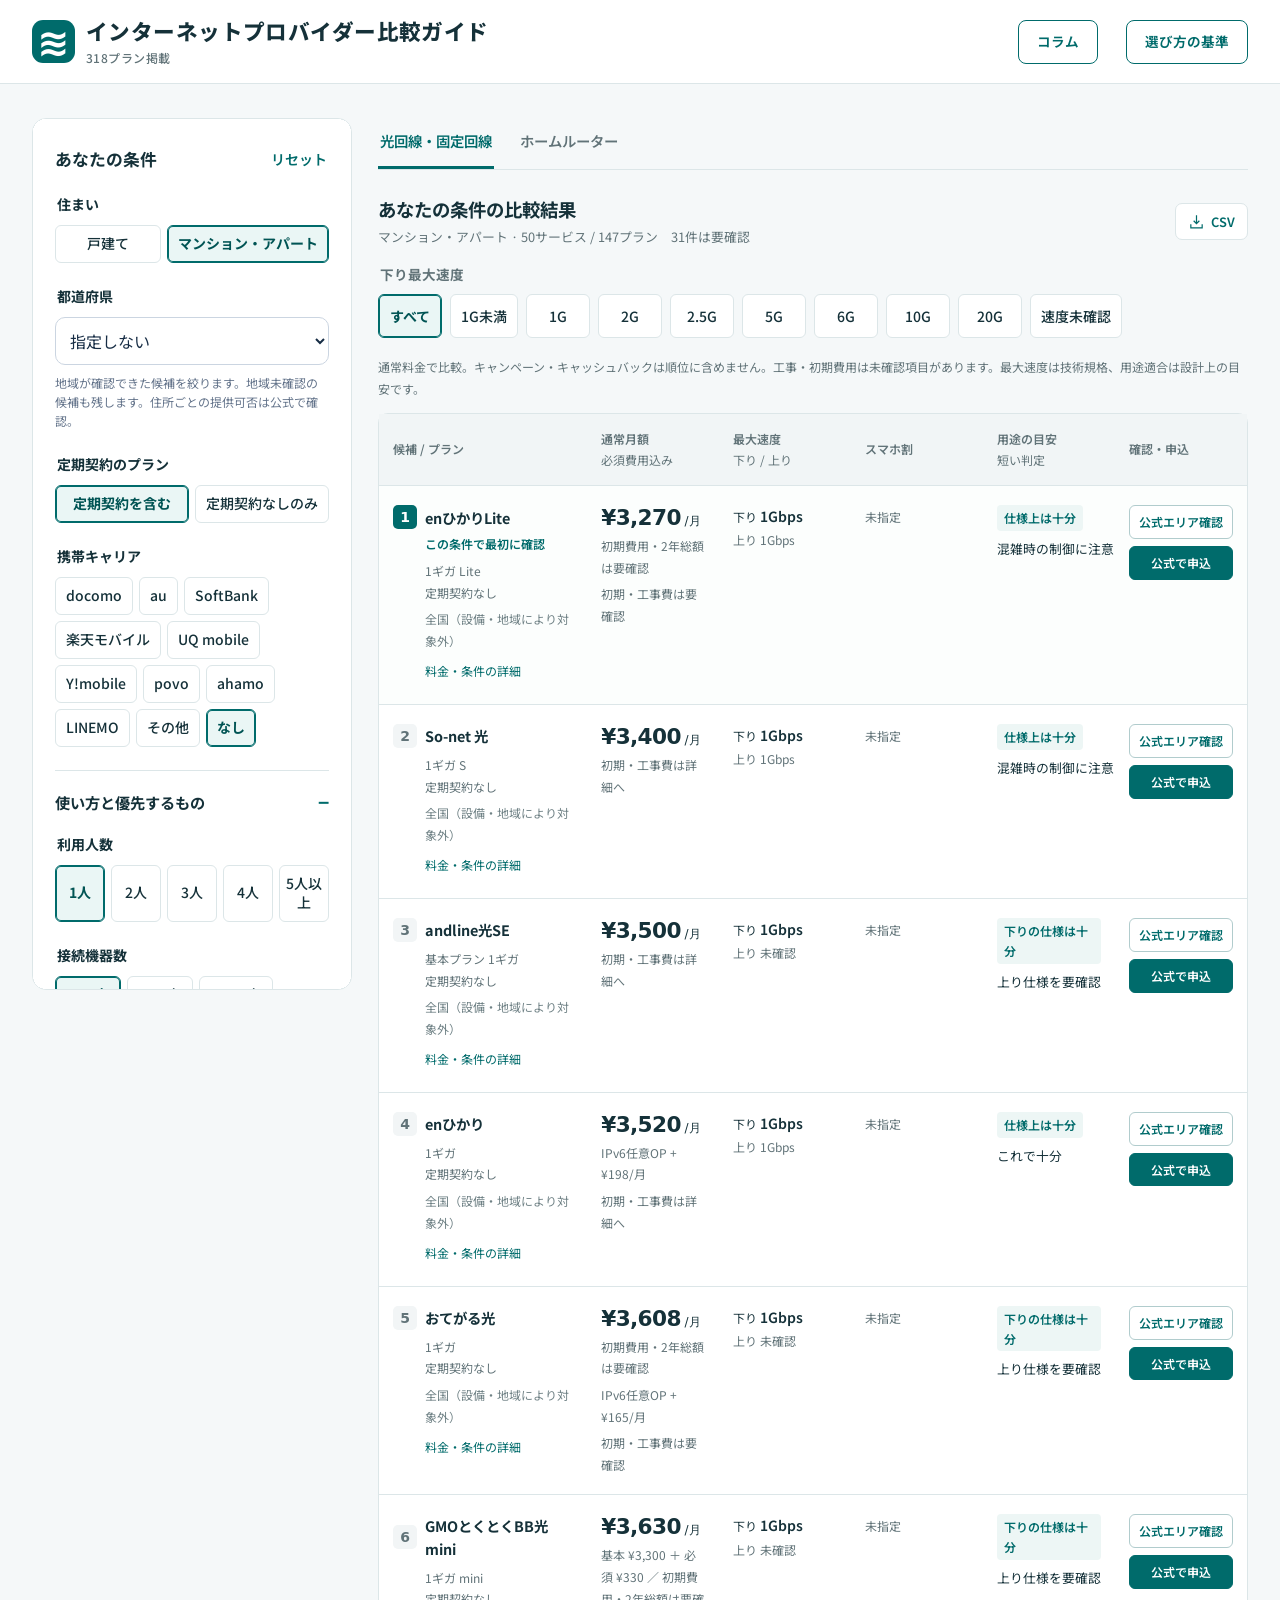
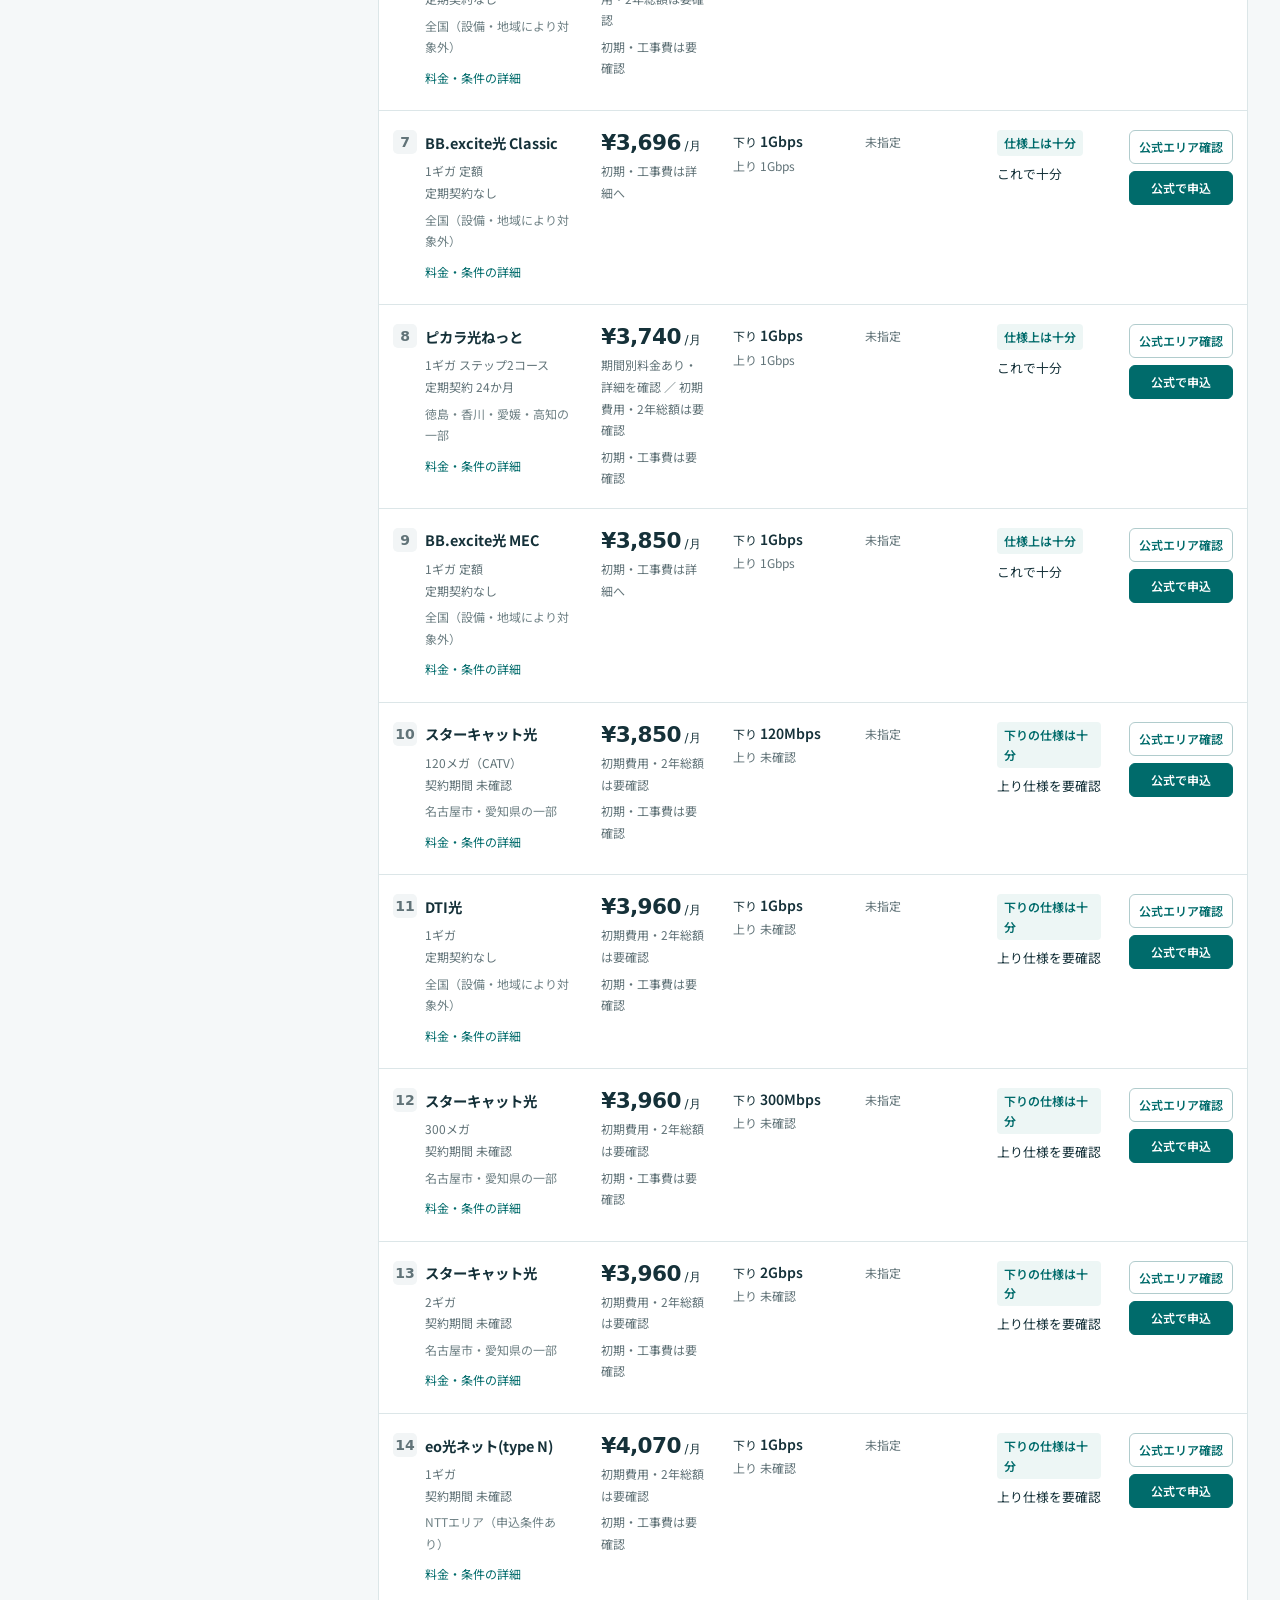
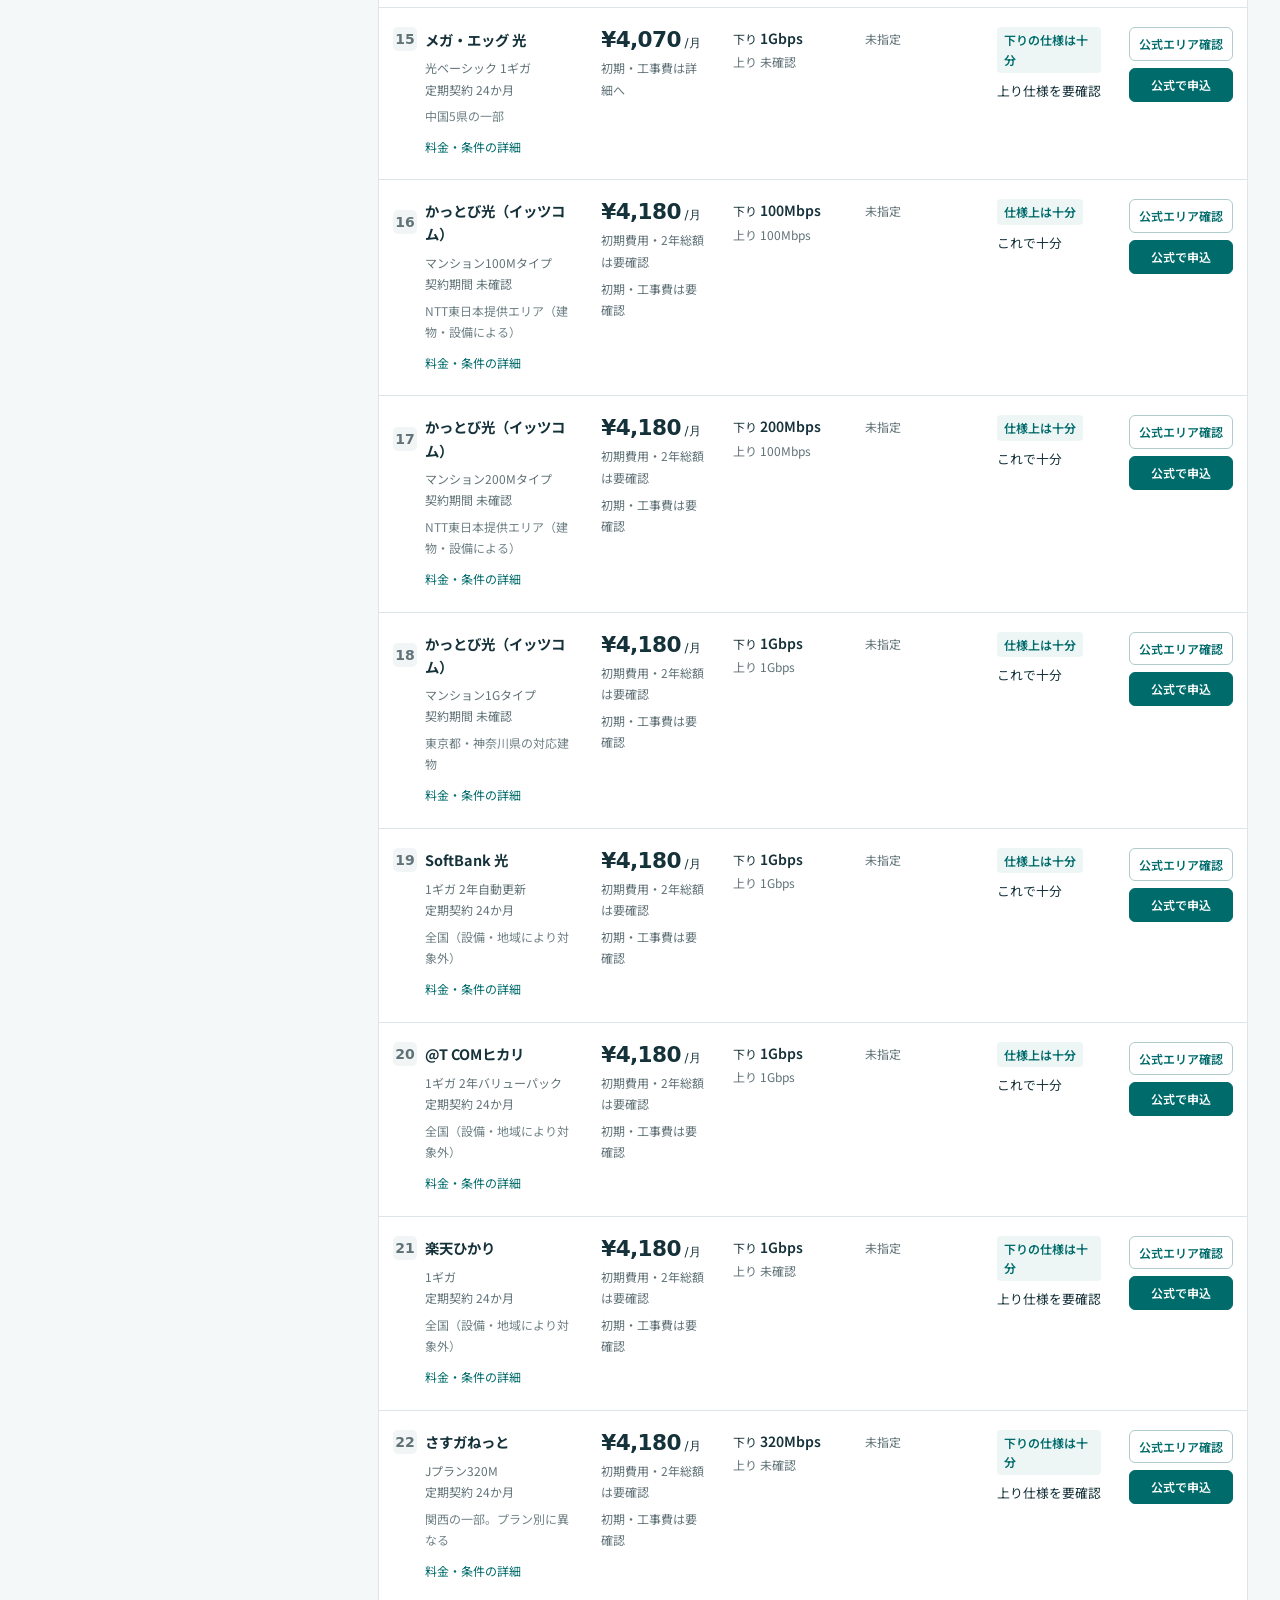
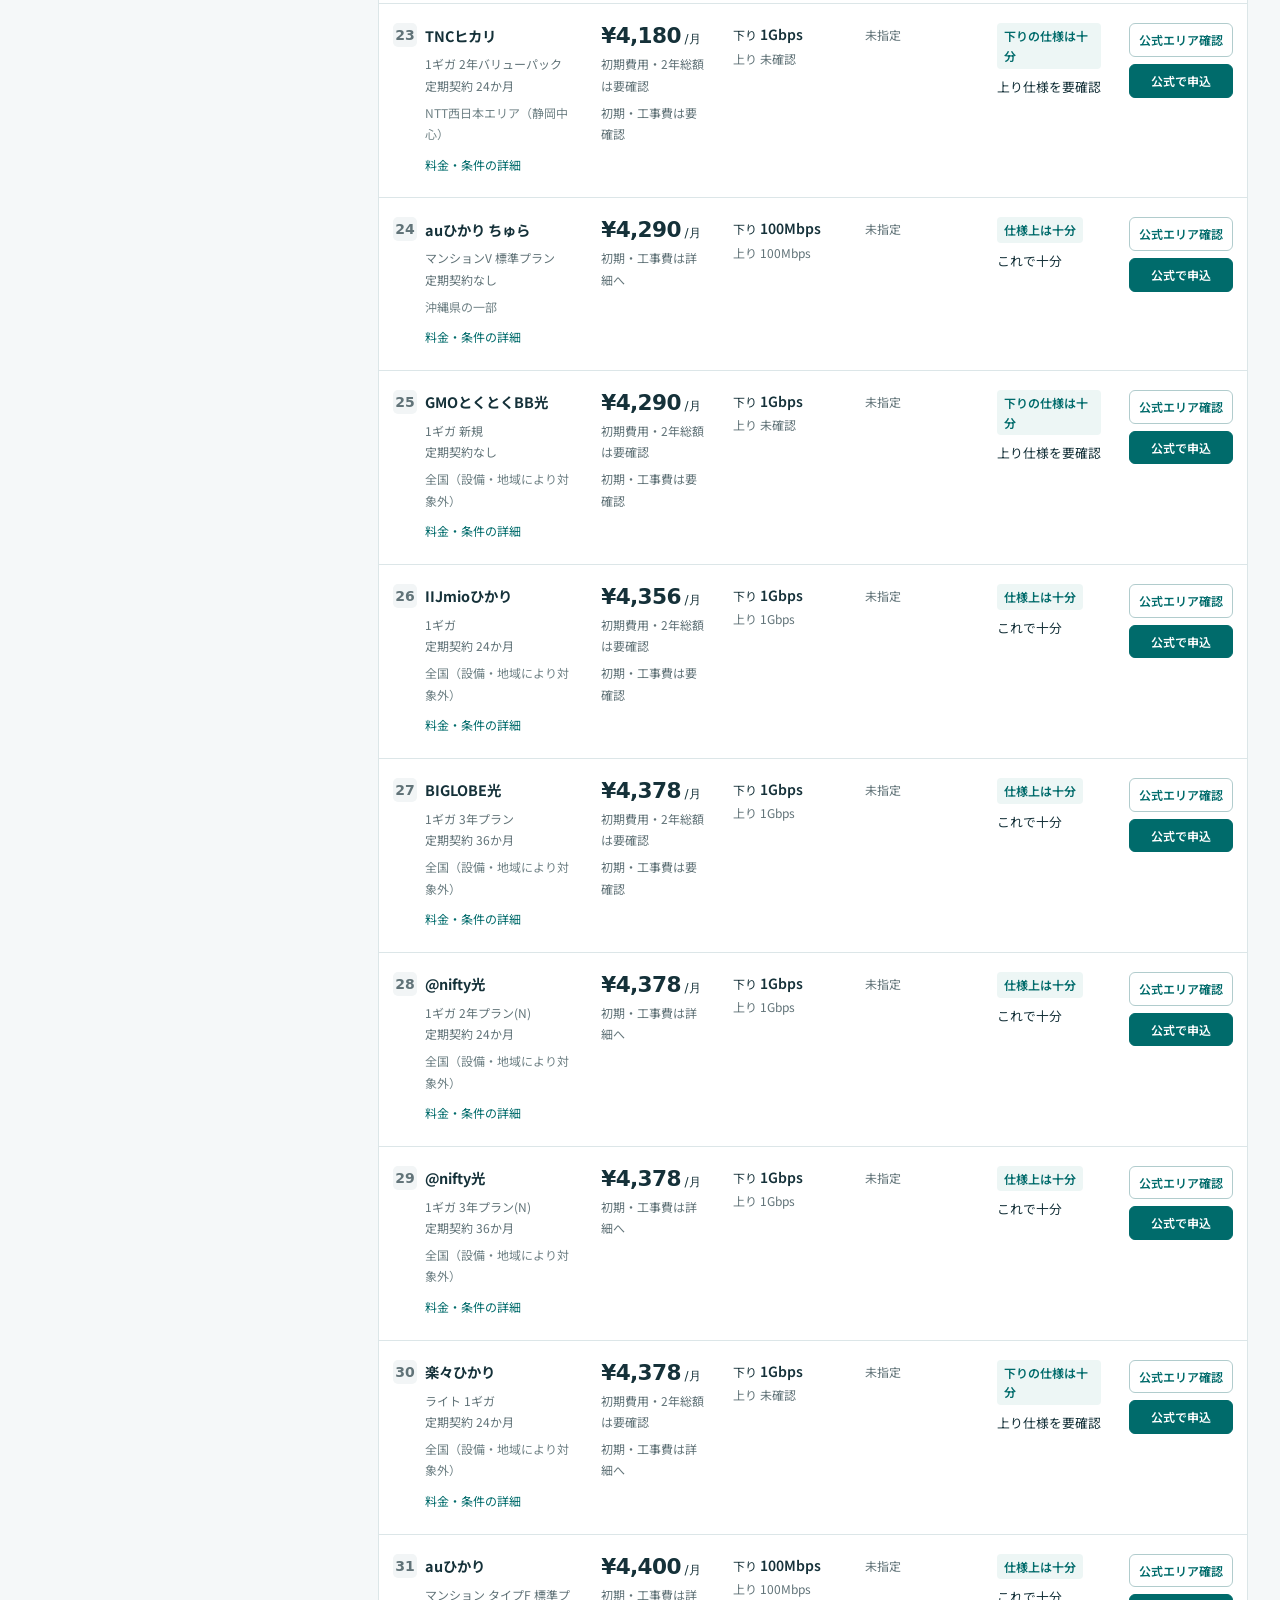
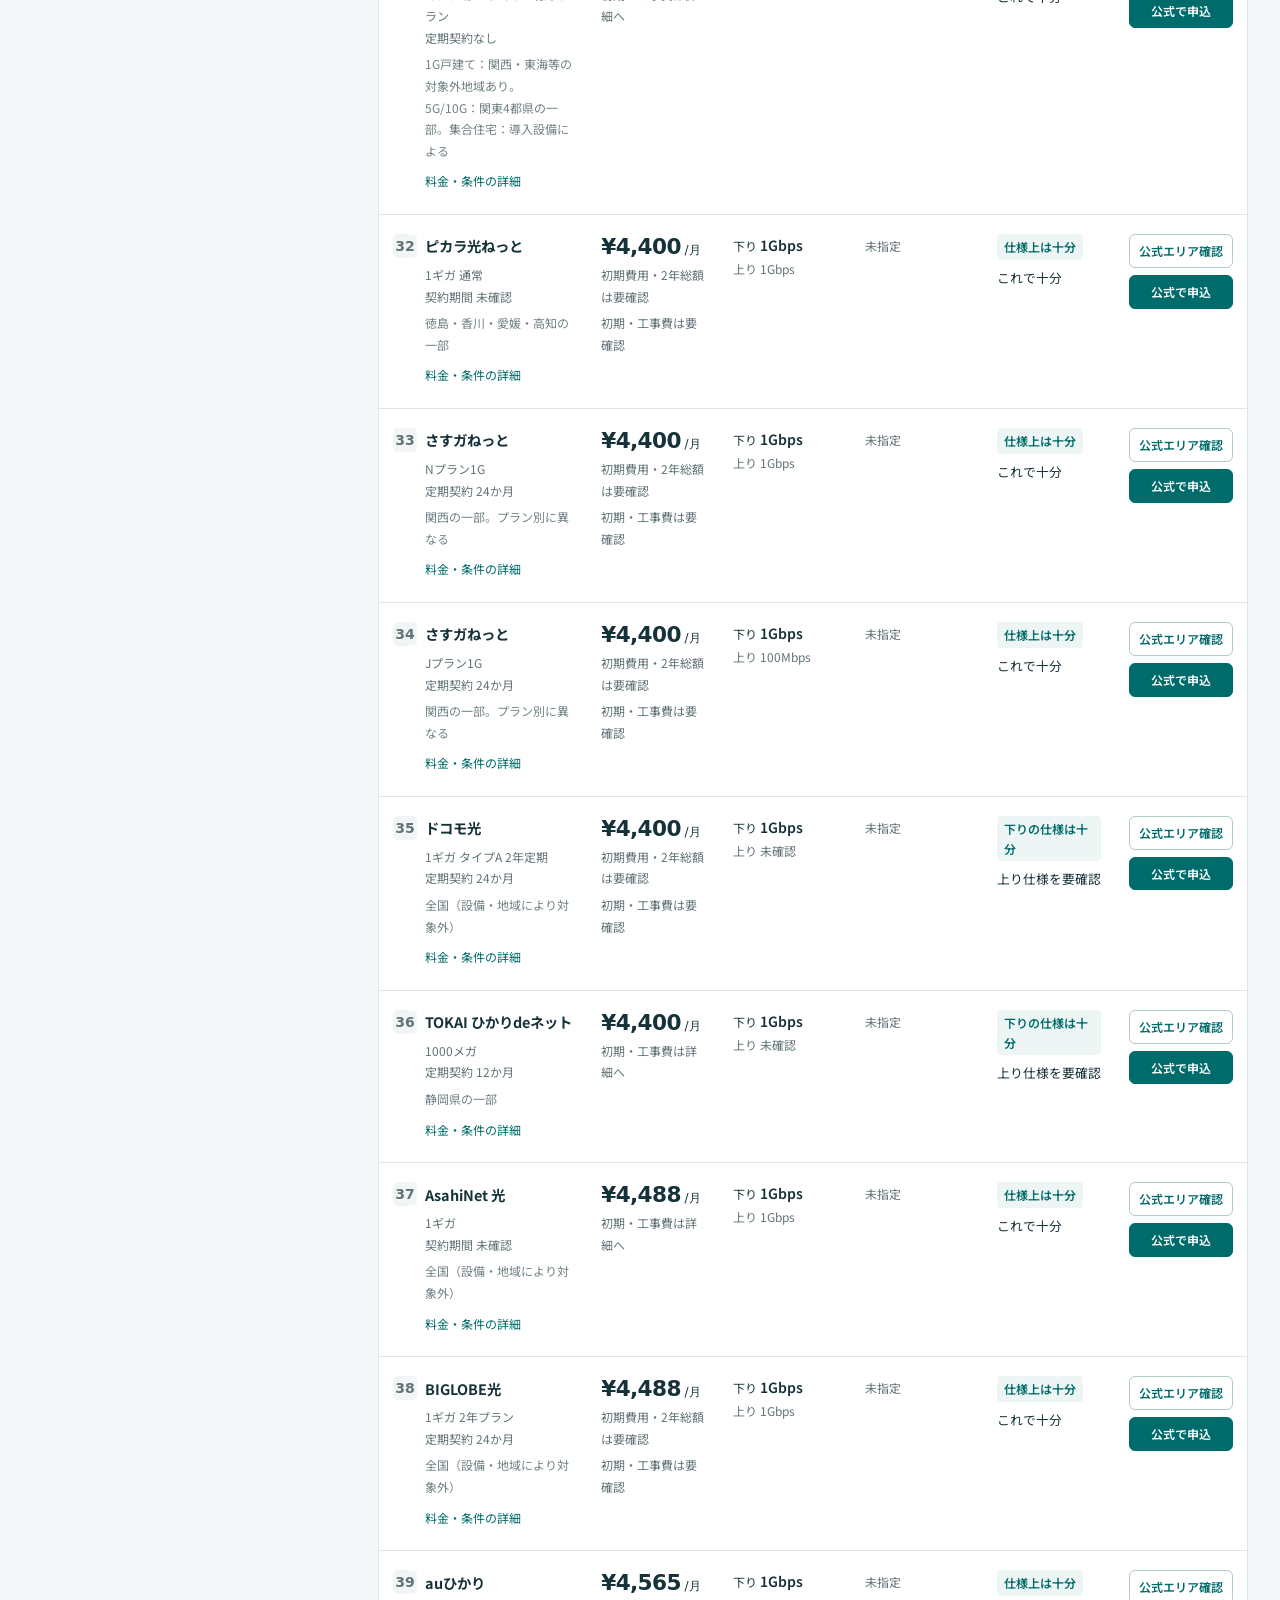
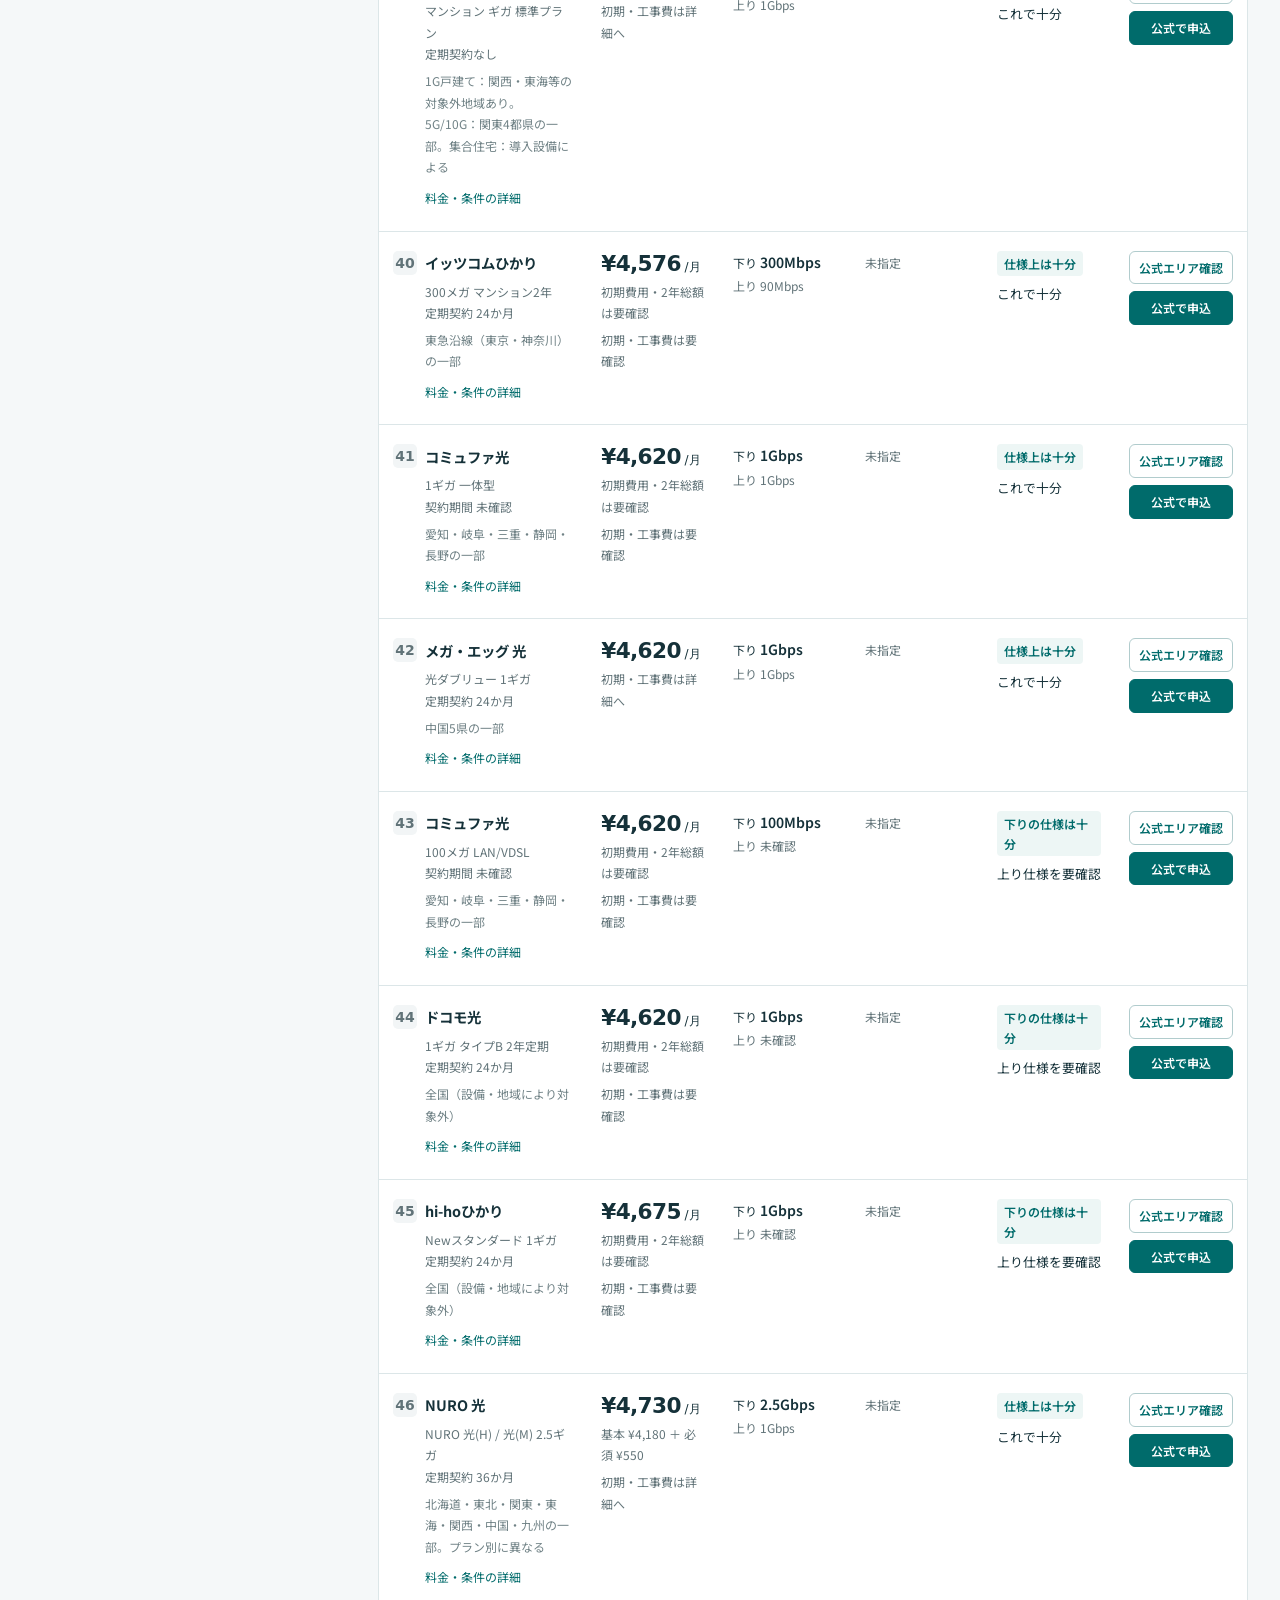
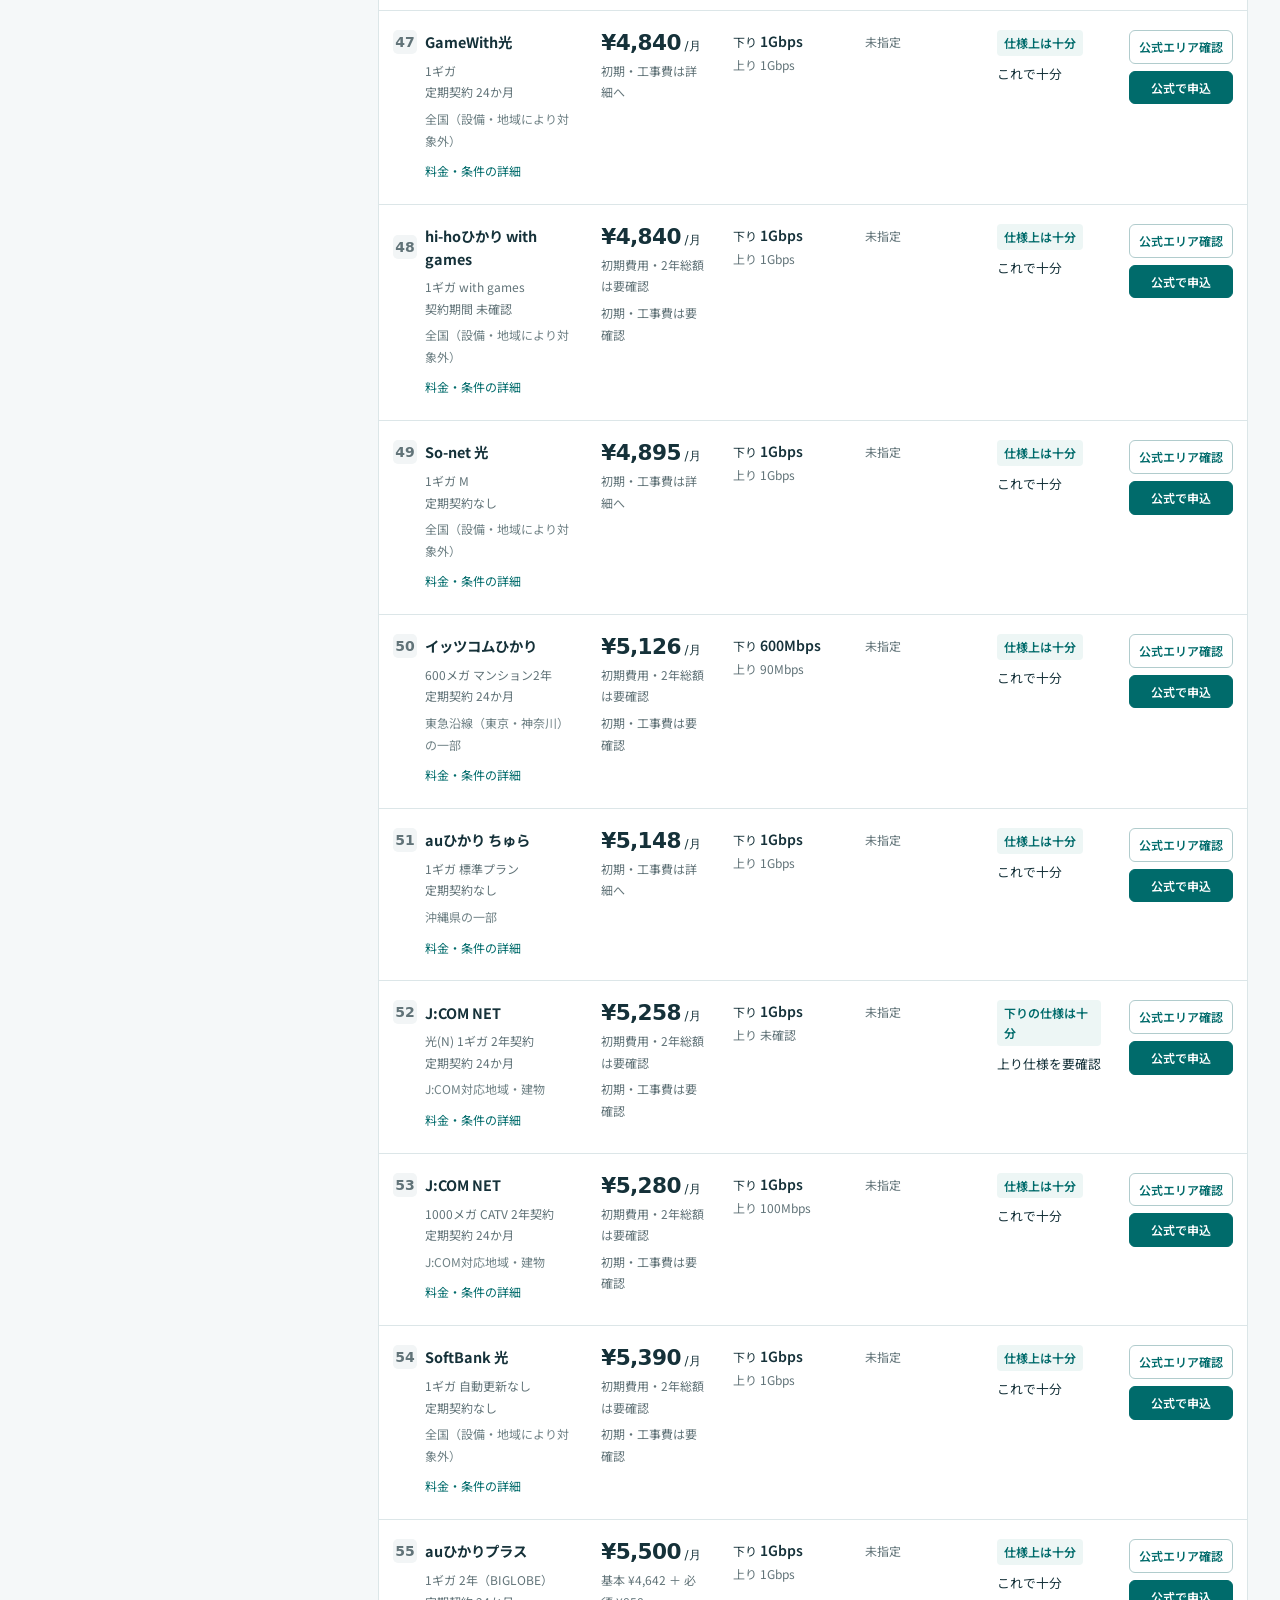
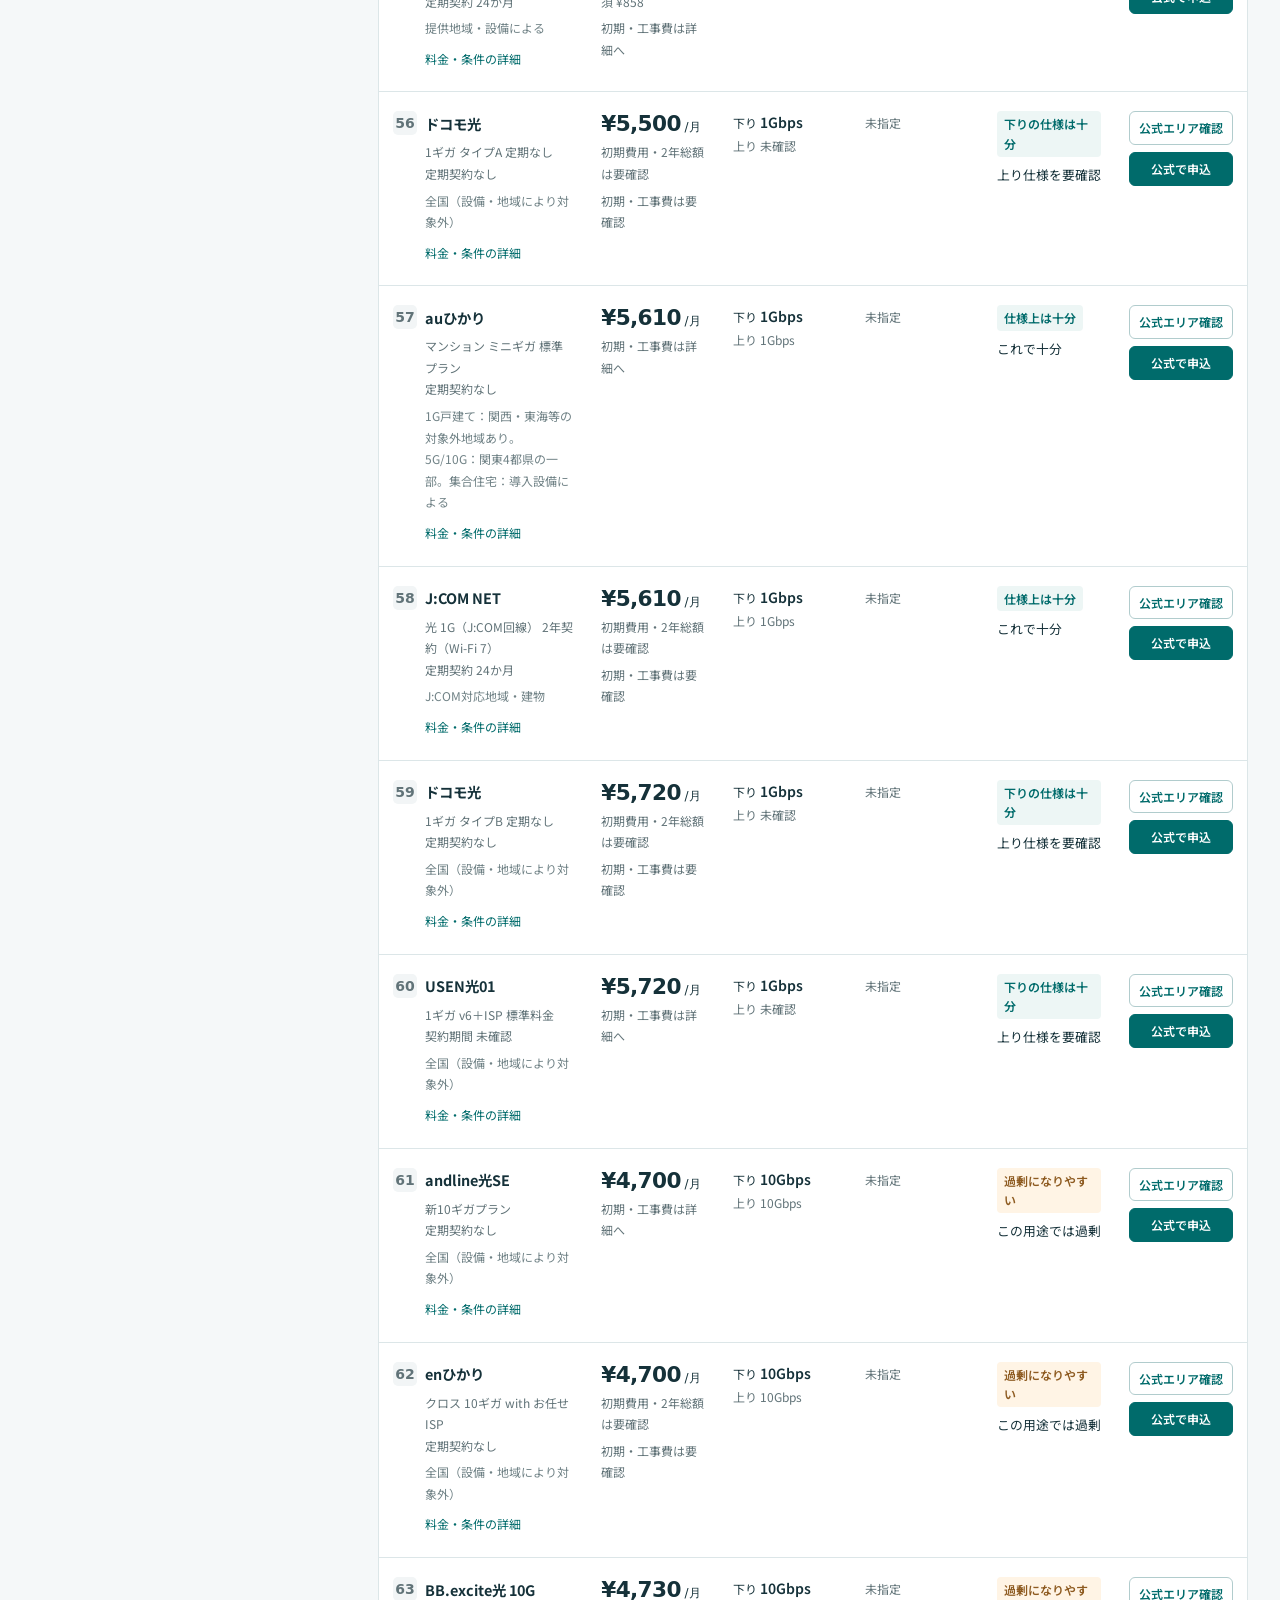
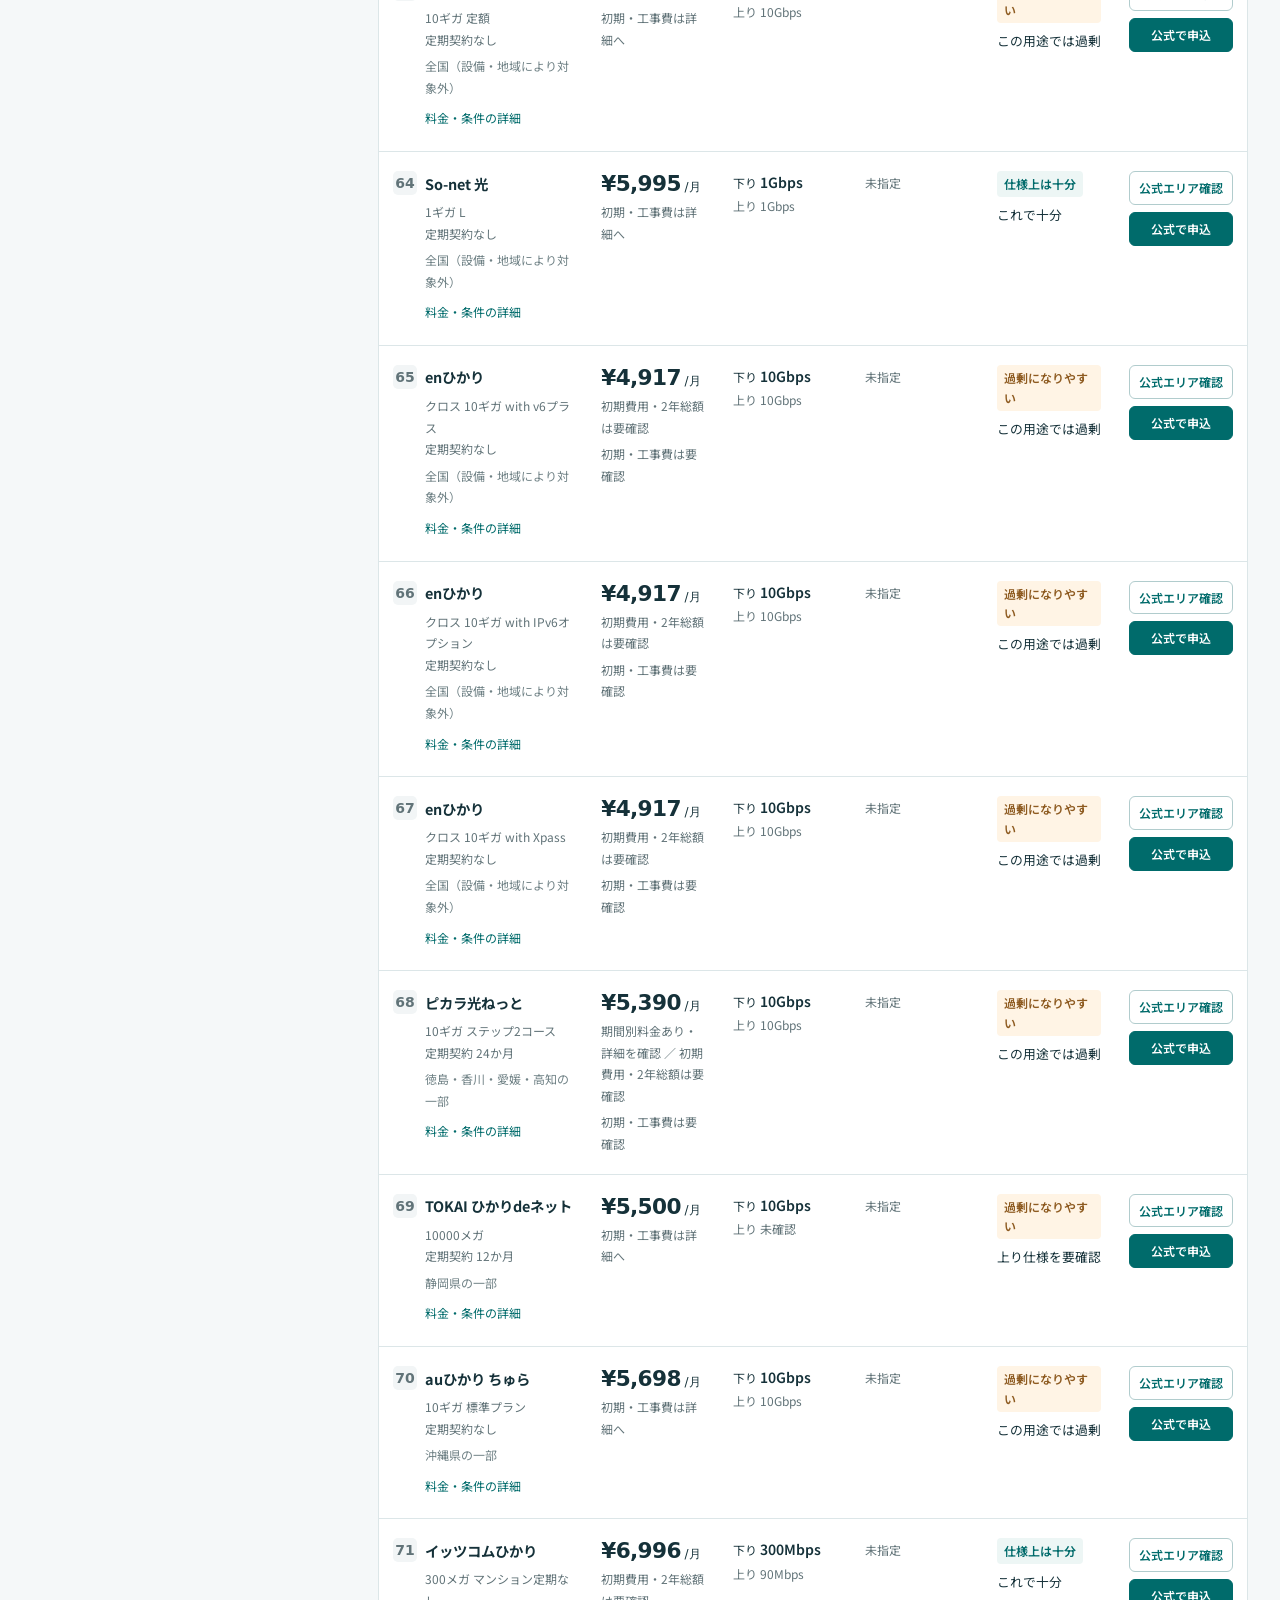
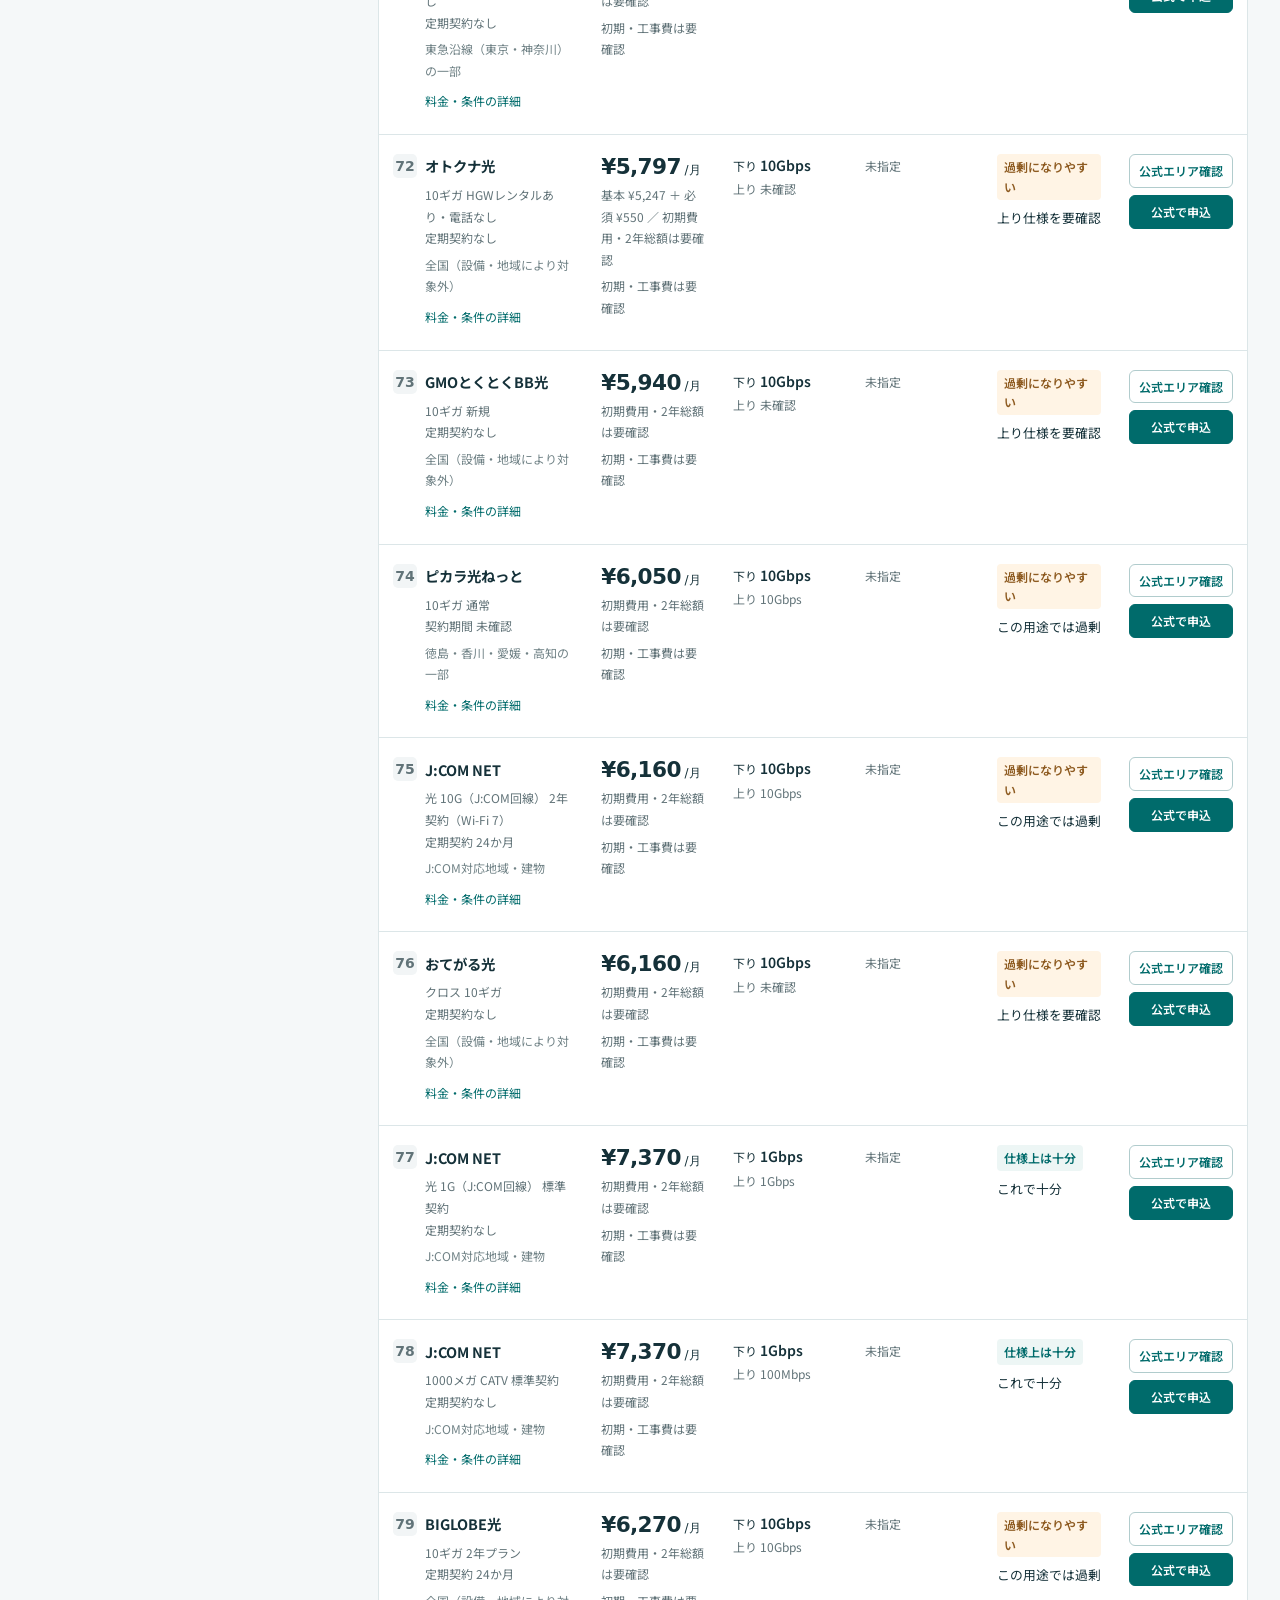
==== commit 6e45e600: "Make comparison results fit mobile and desktop screens" ====
--- a/index.html
+++ b/index.html
@@ -6,7 +6,7 @@
   <meta name="description" content="住所の入力なし。住まい・スマホ・使い方を選ぶと、通常料金と用途に合うインターネット回線をその場で比較できます。">
   <meta name="theme-color" content="#006b6b">
   <link rel="icon" href="data:image/svg+xml,%3Csvg xmlns='http://www.w3.org/2000/svg' viewBox='0 0 40 40'%3E%3Crect width='40' height='40' rx='10' fill='%23006b6b'/%3E%3Cpath d='M10 26h20M10 19h14M10 12h7' stroke='white' stroke-width='4' stroke-linecap='round'/%3E%3C/svg%3E">
-  <link rel="stylesheet" href="styles.css?v=3e4ce10e3aac">
+  <link rel="stylesheet" href="styles.css?v=872beca83fdb">
 </head>
 <body>
 <a class="skip" href="#results">比較結果へ</a>
@@ -27,7 +27,7 @@
         <div class="result-toolbar"><div><h2 id="result-title">比較結果</h2><p id="count" aria-live="polite"></p></div><a class="download" href="data/plans.csv" download="インターネット回線.csv"><svg viewBox="0 0 24 24" width="17" height="17" fill="none" stroke="currentColor" stroke-width="1.7" aria-hidden="true"><path d="M12 3v12m-4-4 4 4 4-4M4 16v5h16v-5"/></svg>CSV</a></div>
         <fieldset id="speed-filter" class="field speed-filter"><legend>下り最大速度</legend><div id="speed-options" class="options"></div></fieldset>
         <div id="compare-note" class="compare-note">通常月額は税込。最大速度は技術規格の値で、実測速度ではありません。</div>
-        <p class="scroll-hint">表は横にスクロールできます。サービス名を押すと詳細が開きます。</p>
+        
         <div id="table-container" class="table-scroll" role="region" aria-label="比較表" tabindex="0"><table><caption class="sr-only">通常料金・最大速度・用途適合の比較</caption><thead><tr><th scope="col" class="service-col">候補 / プラン</th><th scope="col">通常月額<span>必須費用込み</span></th><th scope="col">最大速度<span>下り / 上り</span></th><th scope="col">スマホ割</th><th scope="col">用途の目安<span>短い判定</span></th><th scope="col">確認・申込</th></tr></thead><tbody id="ranked-body"></tbody></table></div>
         <div id="empty" class="empty hidden"></div>
         <details id="pending" class="pending"><summary><span>確認が必要な候補</span><span id="pending-count"></span></summary><div class="table-scroll"><table><caption class="sr-only">未確認の候補</caption><thead><tr><th scope="col">サービス / プラン</th><th scope="col">通常料金</th><th scope="col">確認が必要な点</th><th scope="col">公式確認</th></tr></thead><tbody id="pending-body"></tbody></table></div></details>
--- a/styles.css
+++ b/styles.css
@@ -22,3 +22,19 @@
 @media(max-width:760px){.topbar .header-nav{gap:18px;flex-wrap:wrap}.topbar .header-nav>a,.topbar .header-nav>button{padding:10px 14px;font-size:.75rem}}
 
 .speed-filter{margin:18px 0}.speed-filter legend{font-size:.85rem;color:var(--muted);margin-bottom:10px}.speed-filter .options{display:flex;flex-wrap:wrap;gap:8px}.speed-filter .option{min-width:64px;min-height:44px}
+
+/* Results fit the viewport; narrow screens use labelled cards. */
+.comparison{min-width:0}.table-scroll{overflow:visible}#table-container table,.pending table{width:100%;min-width:0;table-layout:fixed}#table-container td,.pending td{overflow-wrap:anywhere}#table-container .service-col{width:24%;min-width:0}.scroll-hint{display:none!important}
+@media(max-width:1200px){
+ #table-container,.pending .table-scroll{border:0;background:transparent;box-shadow:none}
+ #table-container table,.pending table,#ranked-body,#pending-body{display:block;width:100%;min-width:0}
+ #table-container thead,.pending thead{display:none}
+ #ranked-body>tr:not(.detail-row),#pending-body>tr:not(.detail-row){display:grid;grid-template-columns:repeat(2,minmax(0,1fr));gap:0;background:white;border:1px solid var(--line);border-radius:12px;margin-bottom:16px;overflow:hidden}
+ #table-container tr:not(.detail-row)>td,.pending tr:not(.detail-row)>td{display:block;min-width:0;padding:14px 16px;border:0;border-top:1px solid var(--line);position:static!important;box-shadow:none!important}
+ #table-container tr:not(.detail-row)>td:first-child,.pending tr:not(.detail-row)>td:first-child{grid-column:1/-1;border-top:0}
+ #table-container tr:not(.detail-row)>td:last-child,.pending tr:not(.detail-row)>td:last-child{grid-column:1/-1;display:flex;flex-wrap:wrap;gap:10px;align-items:center}
+ #table-container tr:not(.detail-row)>td:not(:first-child)::before,.pending tr:not(.detail-row)>td:not(:first-child)::before{content:attr(data-label);display:block;color:var(--muted);font-size:.75rem;font-weight:600;margin-bottom:8px}
+ #table-container tr:not(.detail-row)>td:last-child::before,.pending tr:not(.detail-row)>td:last-child::before{flex-basis:100%;margin-bottom:0}
+ .service-name{font-size:1rem}.plan{line-height:1.8}.fee{font-size:1.4rem}.detail-row{display:block;margin:-8px 0 16px}.detail-row>td{display:block;width:100%;border:1px solid var(--line);border-radius:12px}.detail-grid{grid-template-columns:repeat(2,minmax(0,1fr))}.detail-grid dd,.detail-note{overflow-wrap:anywhere}.pending[open]{background:transparent}.pending>summary{background:white}
+}
+@media(max-width:380px){.detail-grid{grid-template-columns:1fr}#table-container tr:not(.detail-row)>td,.pending tr:not(.detail-row)>td{padding:12px}.fee{font-size:1.2rem}}
